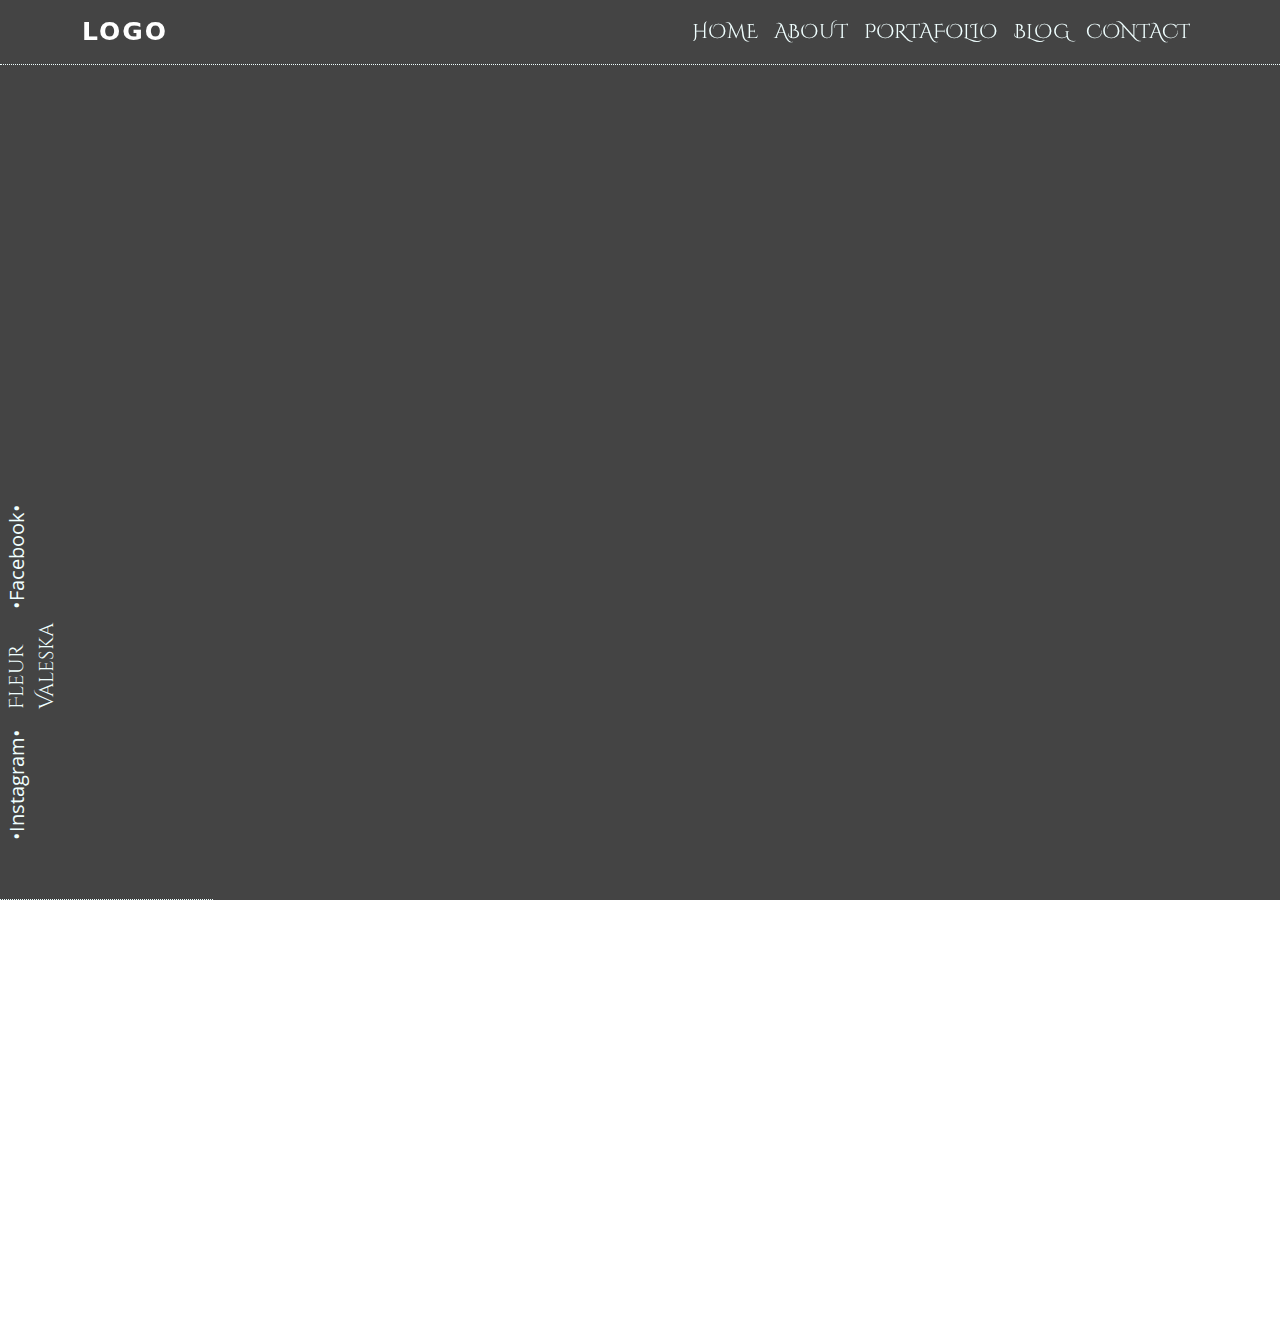
==== pages/blog.html @ f9dd3931 "boots2" ====
<!DOCTYPE html>
<html lang="es">
<head>
    <meta charset="UTF-8">
    <meta http-equiv="X-UA-Compatible" content="IE=edge">
    <meta name="viewport" content="width=device-width, initial-scale=1.0">
    <title>Fleur Valeska</title>
    <link rel="shortcut icon" href="../assets/icon/3405109_camera_image_media_outline_photo_icon.png" type="image/x-icon">
    <link rel="stylesheet" href="../bootstrap/css/bootstrap.min.css">
    <link rel="stylesheet" href="../css/style.css">
    <style>
        @import url('https://fonts.googleapis.com/css2?family=Cinzel+Decorative&family=Fleur+De+Leah&family=Open+Sans+Condensed:wght@300&display=swap');
        </style>
</head>
<body>
    <main class="homegrid">
        <header>
            <nav class="navbar navbar-expand-lg navbar-light fixed-top">
                <div class="container">
                    <a class="navbar-brand" href="#">Logo</a>
                    <button class="navbar-toggler" type="button" data-bs-toggle="collapse" data-bs-target="#navbarSupportedContent" aria-controls="navbarSupportedContent" aria-expanded="false" aria-label="Toggle navigation">
                        <span class="navbar-toggler-icon"></span>
                    </button>
                    <div class="collapse navbar-collapse" id="navbarSupportedContent">
                        <ul class="navbar-nav ms-auto">
                            <li class="nav-item">
                                <a class="nav-link" href="../index.html">Home</a>
                            </li>
                            <li class="nav-item">
                                <a class="nav-link" href="../pages/nosotros.html">About</a>
                            </li>
                            <li class="nav-item">
                                <a class="nav-link" href="../pages/portafolio.html">Portafolio</a>
                            </li>
                            <li class="nav-item">
                                <a class="nav-link" href="../pages/blog.html">Blog</a>
                            </li>
                            <li class="nav-item">
                                <a class="nav-link" href="../pages/contacto.html">Contact</a>
                            </li>
                        </ul>
                    </div>
                </div>
            </nav>
        </header>
        <section>
            <div class="blog">
                <div>
                    <div class="blog__img">
                        <img src="" alt="">
                    </div>
                    <div class="blog__p">
                        <p></p>
                    </div>
                </div>
                <div>
                    <div class="blog__img">
                        <img src="" alt="">
                    </div>
                    <div class="blog__p">
                        <p></p>
                    </div>
                </div>
                <div>
                    <div class="blog__img">
                        <img src="" alt="">
                    </div>
                    <div class="blog__p">
                        <p></p>
                    </div>
                </div>
                <div>
                    <div class="blog__img">
                        <img src="" alt="">
                    </div>
                    <div class="blog__p">
                        <p></p>
                    </div>
                </div>
                <div>
                    <div class="blog__img">
                        <img src="" alt="">
                    </div>
                    <div class="blog__p">
                        <p></p>
                    </div>
                </div>
            </div>
        </section>
        <footer class="pie-de-pag">
            <div class="pie__descrpcion">
                <div class="instagram">
                    <p>•Instagram•</p>
                </div>
                <div class="copyright">
                    <p>Fleur Valeska</p>
                </div>
                <div class="facebook">
                    <p>•Facebook•</p>
                </div>
            </div>
        </footer>
    </main>

    <script src="../bootstrap/js/bootstrap.min.js"></script>
</body>
</html>
---- css/style.css ----
.carousel-item {
    height: 100vh;
    min-height: 300px;
    background: no-repeat center center scroll;
    -webkit-background-size: cover;
    background-size: cover;
}
.img1 {
    height: 700px;
}
.img2 {
    height: 700px;
}
.carousel-caption {
    bottom: 290px;
}
.carousel-caption h1 {
    font-size: 70px;
    text-transform: uppercase;
    margin-top: 200px;
    font-family: 'Cinzel Decorative', cursive;
}
.encabezado {
    height: 10%;
    margin-bottom: 65px;
}
.medio {
    height: 90%;
    background-color: rgb(68, 68, 68);
}
.cambiar-color {
    background-color: rgb(68, 68, 68);
}
.navbar-nav a {
    font-family: 'Cinzel Decorative', cursive;
    font-size: 20px;
    text-transform: uppercase;
    font-weight: lighter;
    cursor: pointer;
}
.navbar-light .navbar-brand {
    color: #fff;
    font-size: 25px;
    text-transform: uppercase;
    font-weight: bold;
    letter-spacing: 2px;
}
.navbar-light .navbar-nav .nav-link {
    color: azure !important;
}
.navbar-nav {
    text-align: center;
}
.nav-link {
    padding: .2rem 1rem;
    letter-spacing: 0;
}
.nav-link:hover {
    letter-spacing: 2px;
    color: aqua;
}
.w-100 {
    height: 100vh;
}
@media only screen and (max-width: 600px) {
    .navbar-nav.ms-auto {
        background: rgba(0, 0, 0, 0.5);
    }
    .navbar-toggler {
        padding: 1px 5px;
        font-size: 18px;
        line-height: 0.3;
        background: #fff;
    }
}
.homegrid {
    display: grid;
    height: 100vh;
    width: 100vw;
    background-color: rgb(68, 68, 68);
    grid-template-rows: 1fr 1fr;
    grid-template-areas: 
    "header"
    "section"
    "footer";
}
header {
    grid-area: header;
}
section {
    grid-area: section;
}
footer {
    grid-area: footer;
}
@media screen and (min-width: 768px) {
    .homegrid {
        grid-template-areas: 
        "header header"
        "footer section"
        "footer section ";
        grid-template-rows: 1fr 5fr;
        grid-template-columns: 1fr 5fr;
    }
}
@media screen and (min-width: 1200px) {
    main {
        grid-template-areas: 
        "header header header"
        "footer section section"
        "footer section section";
        grid-template-columns: 1fr 5fr;
        grid-template-rows: 1fr 5fr;
    }
}
.fixed-top {
    border-bottom: 1px dotted azure;
}
.subnav {
    display: flex;
    flex-direction: row;
    justify-content: center;
}
.subnav li {
    font-family: 'Open Sans Condensed', sans-serif;
    font-size: 20px;
    color: azure;
    text-decoration: none;
    padding: 10px 20px;
    cursor: pointer;
    font-weight: 400;
    max-width: 160px;
    text-transform: uppercase;
    width: 100%;
}
.btn:hover, 
.btn:active {
    letter-spacing: 2px;
    color: darkturquoise;
}
.btn:after,
.btn:before{
    backface-visibility: hidden;
    border: 3px solid rgba(#fff, 0);
    bottom: 0px;
    display: block;
    margin: 0 auto;
    position: relative;
    transition: all 280ms ease-in-out;
    width: 0;
}  
.btn:hover:after, 
.btn:hover:before {
    backface-visibility: hidden;
    border-color: #fff;
    transition:all 350ms ease-in-out;
    width: 70%;
}
.about {
    display: flex;
    flex-direction: row;
    flex-wrap: wrap;
}
.about__img1 img {
    width: 300px;
    border-radius: 6px;
}
.about__p1 {
    width: 500px;
    height: 200px;
    background-color: beige;
    border-radius: 6px;
    float: right;
    margin-left: 50px;
    margin-top: 200px;
}
.about__img2 img {
    width: 300px;
    border-radius: 6px;
    float: right;
    margin-left: 50px;
}
.about__p2 {
    width: 400px;
    height: 200px;
    background-color: beige;
    border-radius: 6px;
}
.row {
    display: flex;
    flex-wrap: wrap;
    width: 100%;
    margin-top: 10px !important;
}
.row .column {
    flex: 33.3%;
    width: auto;
    overflow: hidden;
    padding: 0 4px;
    height: 100%;
}
.row .column img {
    margin-top: 2%;
    width: 100%;
    height: 100%;
    cursor: pointer;
    filter: grayscale(0.5) brightness(0.7);
    border-radius: 5px;
    transition: 0.3s linear;
}
.row .column img:hover {
    filter: grayscale(0) brightness(1);
}
@media only screen and (max-width: 800px) {
    .row .column {
        flex: 50%;
    }
}
@media only screen and (max-width: 600px) {
    .row .column {
        flex: 100%;
    }
    .row .column img {
        filter: grayscale(0) brightness(1)
    }
}
.izq-der {
    display: flex;
    flex-direction: row;
    flex-wrap: wrap;
}
.izquierda {
    width: 50%;
}
.izquierda img {
    width: 200px;
    border-radius: 6px;
    border-bottom: 3px solid rgba(0, 0, 0, 0.815);
    border-left: 2px solid rgba(0, 0, 0, 0.815);
}
.description {
    position: absolute;
    background-color: beige;
    width: 450px;
    height: 150px;
    border-radius: 6px;   
    top: 350px;
    left: 160px;
    border-bottom: 3px solid rgba(0, 0, 0, 0.815);
    border-left: 2px solid rgba(0, 0, 0, 0.815);
    font-family: 'Open Sans Condensed', sans-serif;
    font-size: 20px;
}
.mapa {
    background-color: beige;
    width: 450px;
    border-radius: 6px;
}
.mapa h2 {
    text-align: center;
    font-family: 'Open Sans Condensed', sans-serif;
}
.mapa iframe {
    left: 20px;
}
.form {
    background: linear-gradient(#7fffd4, #00ced1, #7b68ee);
    width: 400px;
    margin-top: 100px;
    text-align: center;
    border-radius: 6px;
}
.form h2 {
    font-family: 'Open Sans Condensed', sans-serif;
}
.form form {
    display: block;
}
.completar input {
    width: 70%;
    padding: 10px 0;
    color: rgb(58, 58, 58);
    border: none;
    border-bottom: 1px solid #fff;
    margin-bottom: 30px;
    background: transparent;
}
.form input:focus {
    border: 3px solid #555;
}
.form label {
    font-family: 'Open Sans Condensed', sans-serif;
    font-size: 20px;
    background-color: #7c68eeb0;
    border-radius: 2px;
    margin: 10px;
}
.formulario__enviar input {
    background-color: rgb(36, 35, 35);
    color: white;
    border: none;
    text-transform: uppercase;
    cursor: pointer;
}
.formulario__comment {
    border: 3px solid #332a80;
    border-radius: 4px;
    padding: 10px 20px;
    margin: 8px 0;
    box-sizing: border-box;
    background-color: #555;
    color: azure;
}
@media screen and (max-width: 900px) {
    .mobile {
        display: flex;
        flex-direction: column;
        flex-wrap: nowrap;
    }
    .description {
        position: absolute;
        width: 300px;
        height: 300px;
        left: 300px;
        top: 200px;
    }
}
.pie-de-pag {
    border-bottom: 1px dotted azure;
}
.pie__descrpcion {
    display: flex;
    flex-direction: row;
    justify-content: center;
    width: 100%;
}
@media screen and (min-width: 768px) {
    .pie__descrpcion{
        transform: rotate(-90deg);
        position: absolute;
        bottom: 180px;
        right: 600px;
    }
}
.instagram {
    font-family: 'Open Sans Condensed', sans-serif;
    font-size: 20px;
    color: azure;
    padding: 0 20px;
}
.copyright {
    font-size: 20px;
    color: azure;
    font-family: 'Cinzel Decorative', cursive;
    width: 100px;

}
.facebook {
    font-family: 'Open Sans Condensed', sans-serif;
    font-size: 20px;
    color: azure;
}
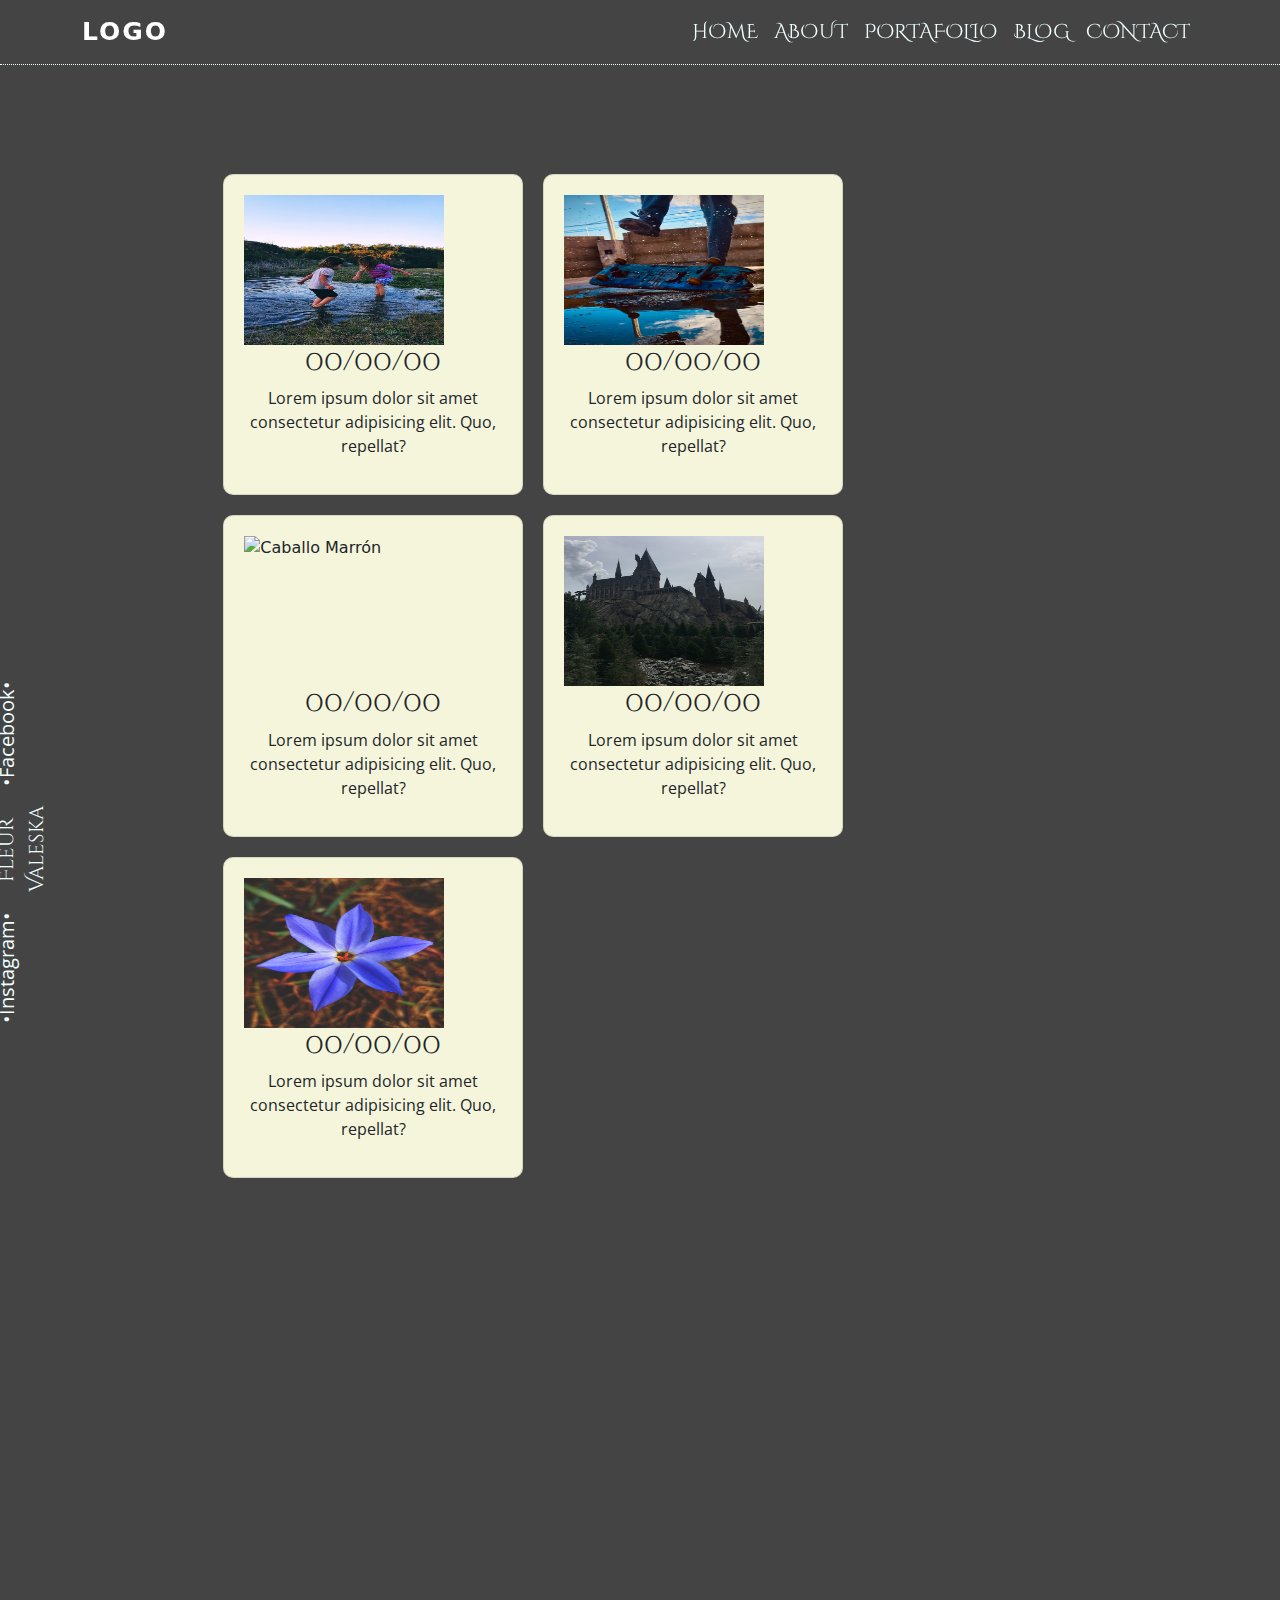
==== commit 949a55e6: "proyecto02" ====
--- a/pages/blog.html
+++ b/pages/blog.html
@@ -45,44 +45,39 @@
         </header>
         <section>
             <div class="blog">
-                <div>
-                    <div class="blog__img">
-                        <img src="" alt="">
-                    </div>
-                    <div class="blog__p">
-                        <p></p>
+                <div class="card">
+                        <img src="../assets/img/20210912_180241-01.jpeg" alt="Nenas Jugando">
+                    <div class="blog__textos">
+                        <h3>00/00/00</h3>
+                        <p>Lorem ipsum dolor sit amet consectetur adipisicing elit. Quo, repellat?</p>
                     </div>
                 </div>
-                <div>
-                    <div class="blog__img">
-                        <img src="" alt="">
-                    </div>
-                    <div class="blog__p">
-                        <p></p>
+                <div class="card">
+                        <img src="../assets/img/IMG_3502.JPG" alt="Skeater">
+                    <div class="blog__textos">
+                        <h3>00/00/00</h3>
+                        <p>Lorem ipsum dolor sit amet consectetur adipisicing elit. Quo, repellat?</p>
                     </div>
                 </div>
-                <div>
-                    <div class="blog__img">
-                        <img src="" alt="">
-                    </div>
-                    <div class="blog__p">
-                        <p></p>
+                <div class="card">
+                        <img src="../assets/img/20210813_141507-01.jpeg" alt="Caballo Marrón">
+                    <div class="blog__textos">
+                        <h3>00/00/00</h3>
+                        <p>Lorem ipsum dolor sit amet consectetur adipisicing elit. Quo, repellat?</p>
                     </div>
                 </div>
-                <div>
-                    <div class="blog__img">
-                        <img src="" alt="">
-                    </div>
-                    <div class="blog__p">
-                        <p></p>
+                <div class="card">
+                        <img src="../assets/img/IMG_0078.JPG" alt="Hogwarts">
+                    <div class="blog__textos">
+                        <h3>00/00/00</h3>
+                        <p>Lorem ipsum dolor sit amet consectetur adipisicing elit. Quo, repellat?</p>
                     </div>
                 </div>
-                <div>
-                    <div class="blog__img">
-                        <img src="" alt="">
-                    </div>
-                    <div class="blog__p">
-                        <p></p>
+                <div class="card">
+                        <img src="../assets/img/20210823_154920-01.jpeg" alt="Flor Violeta">
+                    <div class=" blog__textos">
+                        <h3>00/00/00</h3>
+                        <p>Lorem ipsum dolor sit amet consectetur adipisicing elit. Quo, repellat?</p>
                     </div>
                 </div>
             </div>
--- a/css/style.css
+++ b/css/style.css
@@ -75,10 +75,10 @@
 }
 .homegrid {
     display: grid;
-    height: 100vh;
+    height: 200vh;
     width: 100vw;
     background-color: rgb(68, 68, 68);
-    grid-template-rows: 1fr 1fr;
+    grid-template-rows: 1fr 25fr 1fr;
     grid-template-areas: 
     "header"
     "section"
@@ -99,8 +99,8 @@
         "header header"
         "footer section"
         "footer section ";
-        grid-template-rows: 1fr 5fr;
-        grid-template-columns: 1fr 5fr;
+        grid-template-rows: 1fr 10fr;
+        grid-template-columns: 1fr 5fr ;
     }
 }
 @media screen and (min-width: 1200px) {
@@ -109,8 +109,8 @@
         "header header header"
         "footer section section"
         "footer section section";
-        grid-template-columns: 1fr 5fr;
-        grid-template-rows: 1fr 5fr;
+        grid-template-columns: 1fr 1fr;
+        grid-template-rows: 1fr 1fr 1fr;
     }
 }
 .fixed-top {
@@ -162,29 +162,72 @@
     flex-wrap: wrap;
 }
 .about__img1 img {
-    width: 300px;
+    width: 370px;
     border-radius: 6px;
+    margin-top: 30px;
 }
 .about__p1 {
+    display: flex;
+    flex-direction: column;
+    background-color: beige;
+    float: right;
+    margin-top: 200px;
+    width: 584px;
+    height: 384px;
+    -moz-border-radius: 50%;
+    -webkit-border-radius: 50%;
+    border-radius: 50%;
+    box-shadow: 0px 4px 4px rgba(0, 0, 0, 0.25);
+}
+.about__p1 h3 {
+    text-align: center;
+    margin-top: 70px;
+    font-family: 'Cinzel Decorative', cursive;
+}
+.about__p1 p {
+    text-align: center;
     width: 500px;
-    height: 200px;
-    background-color: beige;
+    font-family: 'Open Sans Condensed', sans-serif;
+    margin-left: 40px;
+}
+.about__img2 img {
+    width: 500px;
     border-radius: 6px;
     float: right;
     margin-left: 50px;
-    margin-top: 200px;
-}
-.about__img2 img {
-    width: 300px;
-    border-radius: 6px;
-    float: right;
-    margin-left: 50px;
 }
 .about__p2 {
-    width: 400px;
-    height: 200px;
     background-color: beige;
-    border-radius: 6px;
+    width: 584px;
+    height: 384px;
+    -moz-border-radius: 50%;
+    -webkit-border-radius: 50%;
+    border-radius: 50%;
+    box-shadow: 0px 4px 4px rgba(0, 0, 0, 0.25);
+}
+.about__p2 h3 {
+    text-align: center;
+    margin-top: 70px;
+    font-family: 'Cinzel Decorative', cursive;
+}
+.about__p2 p {
+    text-align: center;
+    width: 500px;
+    font-family: 'Open Sans Condensed', sans-serif;
+    margin-left: 40px;
+}
+@media screen and (max-width: 768px) {
+    .about {
+        display: flex;
+        flex-direction: column;
+        align-items: center;
+    }
+    .about div {
+        margin: 0;
+    }
+    .about__img1 img {
+        float: left;
+    }
 }
 .row {
     display: flex;
@@ -222,6 +265,42 @@
     }
     .row .column img {
         filter: grayscale(0) brightness(1)
+    }
+}
+.blog {
+    width: 70%;
+    display: flex;
+    flex-direction: row;
+    flex-wrap: wrap;
+}
+.card {
+    width: 300px;
+    border-radius: 10px;
+    padding: 20px;
+    position: relative;
+    overflow: hidden;
+    background-size: cover;
+    background-position: center center;
+    background-color: beige;
+    margin: 10px;
+}
+.card img {
+    width: 200px;
+    height: 150px;
+}
+.card .blog__textos h3 {
+    font-family: 'Cinzel Decorative', cursive;
+    text-align: center;
+}
+.card .blog__textos p {
+    font-family: 'Open Sans Condensed', sans-serif;
+    text-align: center;
+}
+@media screen and (max-width: 768px) {
+    .blog {
+        display: flex;
+        flex-direction: column;
+        align-items: center;
     }
 }
 .izq-der {
@@ -338,8 +417,10 @@
     .pie__descrpcion{
         transform: rotate(-90deg);
         position: absolute;
-        bottom: 180px;
-        right: 600px;
+        bottom: 10px;
+        right: 1080px;
+        margin-right: 20px;
+        width: 300px;
     }
 }
 .instagram {
@@ -353,10 +434,12 @@
     color: azure;
     font-family: 'Cinzel Decorative', cursive;
     width: 100px;
+    text-align: center;
 
 }
 .facebook {
     font-family: 'Open Sans Condensed', sans-serif;
     font-size: 20px;
     color: azure;
+    padding: 0 20px;
 }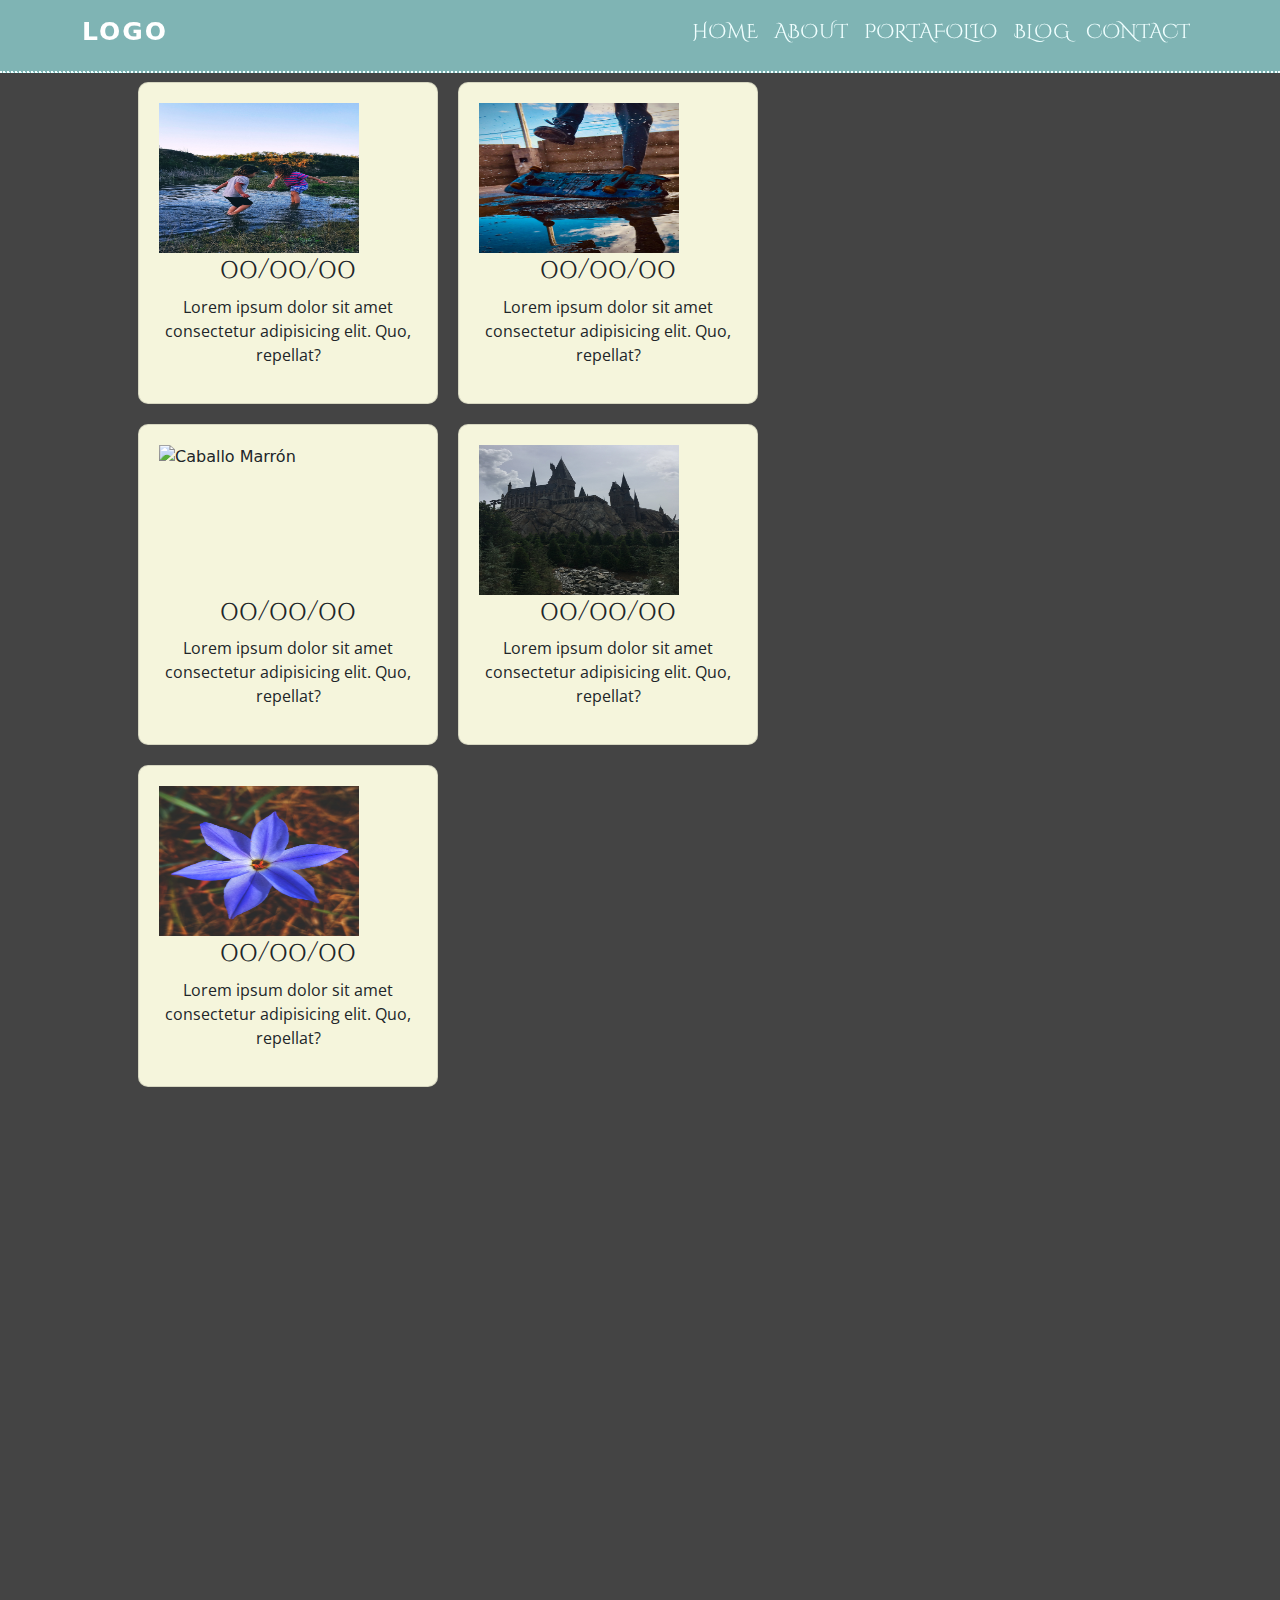
==== commit ce5d5de6: "contacto-terminado" ====
--- a/pages/blog.html
+++ b/pages/blog.html
@@ -4,7 +4,7 @@
     <meta charset="UTF-8">
     <meta http-equiv="X-UA-Compatible" content="IE=edge">
     <meta name="viewport" content="width=device-width, initial-scale=1.0">
-    <title>Fleur Valeska</title>
+    <title>Fleur Valeska-Blog</title>
     <link rel="shortcut icon" href="../assets/icon/3405109_camera_image_media_outline_photo_icon.png" type="image/x-icon">
     <link rel="stylesheet" href="../bootstrap/css/bootstrap.min.css">
     <link rel="stylesheet" href="../css/style.css">
@@ -15,7 +15,7 @@
 <body>
     <main class="homegrid">
         <header>
-            <nav class="navbar navbar-expand-lg navbar-light fixed-top">
+            <nav class="navbar navbar-expand-lg navbar-light fixed-top cambiar-color">
                 <div class="container">
                     <a class="navbar-brand" href="#">Logo</a>
                     <button class="navbar-toggler" type="button" data-bs-toggle="collapse" data-bs-target="#navbarSupportedContent" aria-controls="navbarSupportedContent" aria-expanded="false" aria-label="Toggle navigation">
--- a/css/style.css
+++ b/css/style.css
@@ -1,445 +1,597 @@
+/*Fondo del Index*/
 .carousel-item {
-    height: 100vh;
-    min-height: 300px;
-    background: no-repeat center center scroll;
-    -webkit-background-size: cover;
-    background-size: cover;
-}
+  height: 100vh;
+  min-height: 300px;
+  background: no-repeat center center scroll;
+  -webkit-background-size: cover;
+  background-size: cover;
+}
+
 .img1 {
-    height: 700px;
-}
+  height: 700px;
+}
+
 .img2 {
-    height: 700px;
-}
+  height: 700px;
+}
+
 .carousel-caption {
-    bottom: 290px;
-}
+  bottom: 290px;
+}
+
 .carousel-caption h1 {
-    font-size: 70px;
-    text-transform: uppercase;
-    margin-top: 200px;
-    font-family: 'Cinzel Decorative', cursive;
-}
+  font-size: 70px;
+  text-transform: uppercase;
+  margin-top: 200px;
+  font-family: "Cinzel Decorative", cursive;
+}
+
+/*Titulo del Index*/
 .encabezado {
-    height: 10%;
-    margin-bottom: 65px;
-}
+  height: 10%;
+  margin-bottom: 65px;
+}
+
 .medio {
-    height: 90%;
-    background-color: rgb(68, 68, 68);
-}
+  height: 90%;
+  background-color: #444444;
+}
+
+/*Navbar*/
+.navbar-nav a {
+  font-family: "Cinzel Decorative", cursive;
+  font-size: 20px;
+  text-transform: uppercase;
+  font-weight: lighter;
+  cursor: pointer;
+}
+
+.navbar-light .navbar-brand {
+  color: #fff;
+  font-size: 25px;
+  text-transform: uppercase;
+  font-weight: bold;
+  letter-spacing: 2px;
+}
+
+.navbar-light .navbar-nav .nav-link {
+  color: azure !important;
+}
+
+/*Sub NavBar del Portafolio*/
+.navbar-nav {
+  text-align: center;
+}
+
+.nav-link {
+  padding: 0.2rem 1rem;
+  letter-spacing: 0;
+}
+
+.nav-link:hover {
+  letter-spacing: 2px;
+  color: aqua;
+}
+
 .cambiar-color {
-    background-color: rgb(68, 68, 68);
-}
-.navbar-nav a {
-    font-family: 'Cinzel Decorative', cursive;
-    font-size: 20px;
-    text-transform: uppercase;
-    font-weight: lighter;
-    cursor: pointer;
-}
-.navbar-light .navbar-brand {
-    color: #fff;
-    font-size: 25px;
-    text-transform: uppercase;
-    font-weight: bold;
-    letter-spacing: 2px;
-}
-.navbar-light .navbar-nav .nav-link {
-    color: azure !important;
-}
-.navbar-nav {
-    text-align: center;
-}
-.nav-link {
-    padding: .2rem 1rem;
-    letter-spacing: 0;
-}
-.nav-link:hover {
-    letter-spacing: 2px;
-    color: aqua;
-}
+  background-color: rgba(161, 244, 244, 0.64);
+}
+
 .w-100 {
-    height: 100vh;
-}
+  height: 100vh;
+}
+
 @media only screen and (max-width: 600px) {
-    .navbar-nav.ms-auto {
-        background: rgba(0, 0, 0, 0.5);
-    }
-    .navbar-toggler {
-        padding: 1px 5px;
-        font-size: 18px;
-        line-height: 0.3;
-        background: #fff;
-    }
+  .navbar-nav.ms-auto {
+    background: rgba(0, 0, 0, 0.5);
+  }
+
+  .navbar-toggler {
+    padding: 1px 5px;
+    font-size: 18px;
+    line-height: 0.3;
+    background: #fff;
+  }
 }
 .homegrid {
-    display: grid;
-    height: 200vh;
-    width: 100vw;
-    background-color: rgb(68, 68, 68);
-    grid-template-rows: 1fr 25fr 1fr;
-    grid-template-areas: 
-    "header"
-    "section"
-    "footer";
-}
+  display: grid;
+  height: 200vh;
+  width: 100vw;
+  background-color: #444444;
+  grid-template-rows: 5% 75% 5%;
+  grid-template-areas: "header" "section" "footer";
+}
+
 header {
-    grid-area: header;
-}
+  grid-area: header;
+  background-color: transparent;
+}
+
 section {
-    grid-area: section;
-}
+  grid-area: section;
+}
+
 footer {
-    grid-area: footer;
-}
+  grid-area: footer;
+}
+
 @media screen and (min-width: 768px) {
-    .homegrid {
-        grid-template-areas: 
-        "header header"
-        "footer section"
-        "footer section ";
-        grid-template-rows: 1fr 10fr;
-        grid-template-columns: 1fr 5fr ;
-    }
+  .homegrid {
+    grid-template-areas: "header header" "footer section" "footer section ";
+    grid-template-rows: 4% 10fr;
+    grid-template-columns: 10% 5fr;
+  }
 }
 @media screen and (min-width: 1200px) {
-    main {
-        grid-template-areas: 
-        "header header header"
-        "footer section section"
-        "footer section section";
-        grid-template-columns: 1fr 1fr;
-        grid-template-rows: 1fr 1fr 1fr;
-    }
+  main {
+    grid-template-areas: "header header header" "footer section section" "footer section section";
+    grid-template-columns: 1fr 10fr;
+    grid-template-rows: 1fr 1fr 1fr;
+  }
 }
 .fixed-top {
-    border-bottom: 1px dotted azure;
-}
+  border-bottom: 2px dotted azure;
+  padding-bottom: 15px;
+}
+
+/*Section*/
+/*Sub NavBar*/
 .subnav {
-    display: flex;
-    flex-direction: row;
-    justify-content: center;
+  display: flex;
+  flex-direction: row;
+  justify-content: center;
 }
 .subnav li {
-    font-family: 'Open Sans Condensed', sans-serif;
-    font-size: 20px;
-    color: azure;
-    text-decoration: none;
-    padding: 10px 20px;
-    cursor: pointer;
-    font-weight: 400;
-    max-width: 160px;
-    text-transform: uppercase;
-    width: 100%;
-}
-.btn:hover, 
-.btn:active {
-    letter-spacing: 2px;
-    color: darkturquoise;
-}
-.btn:after,
-.btn:before{
-    backface-visibility: hidden;
-    border: 3px solid rgba(#fff, 0);
-    bottom: 0px;
-    display: block;
-    margin: 0 auto;
-    position: relative;
-    transition: all 280ms ease-in-out;
-    width: 0;
-}  
-.btn:hover:after, 
-.btn:hover:before {
-    backface-visibility: hidden;
-    border-color: #fff;
-    transition:all 350ms ease-in-out;
-    width: 70%;
-}
+  font-family: "Open Sans Condensed", sans-serif;
+  font-size: 20px;
+  color: azure;
+  text-decoration: none;
+  padding: 10px 20px;
+  cursor: pointer;
+  font-weight: 400;
+  max-width: 160px;
+  text-transform: uppercase;
+  width: 100%;
+}
+.subnav .btn:hover,
+.subnav .btn:active {
+  letter-spacing: 2px;
+  color: darkturquoise;
+}
+.subnav .btn:after,
+.subnav .btn:before {
+  backface-visibility: hidden;
+  border: 3px solid rgba(255, 255, 255, 0);
+  bottom: 0px;
+  display: block;
+  margin: 0 auto;
+  position: relative;
+  transition: all 280ms ease-in-out;
+  width: 0;
+}
+.subnav .btn:hover:after,
+.subnav .btn:hover:before {
+  backface-visibility: hidden;
+  border-color: #fff;
+  transition: all 350ms ease-in-out;
+  width: 70%;
+}
+
+/* About section*/
 .about {
-    display: flex;
-    flex-direction: row;
-    flex-wrap: wrap;
-}
-.about__img1 img {
-    width: 370px;
-    border-radius: 6px;
-    margin-top: 30px;
-}
-.about__p1 {
+  display: flex;
+  flex-direction: row;
+  flex-wrap: wrap;
+}
+.about .about__img1 img {
+  width: 370px;
+  border-radius: 6px;
+  margin-top: 30px;
+  box-shadow: 0px 4px 4px rgba(0, 0, 0, 0.25);
+}
+.about .about__p1 {
+  display: flex;
+  flex-direction: column;
+  background-color: beige;
+  float: right;
+  margin-top: 200px;
+  width: 584px;
+  height: 384px;
+  -moz-border-radius: 50%;
+  -webkit-border-radius: 50%;
+  border-radius: 50%;
+  box-shadow: 0px 4px 4px rgba(0, 0, 0, 0.25);
+}
+.about .about__p1 h3 {
+  text-align: center;
+  margin-top: 70px;
+  font-family: "Cinzel Decorative", cursive;
+}
+.about .about__p1 p {
+  text-align: center;
+  width: 500px;
+  font-family: "Open Sans Condensed", sans-serif;
+  margin-left: 40px;
+}
+.about .about__img2 img {
+  width: 500px;
+  border-radius: 6px;
+  float: right;
+  margin-left: 50px;
+  box-shadow: 0px 4px 4px rgba(0, 0, 0, 0.25);
+}
+.about .about__p2 {
+  background-color: beige;
+  width: 584px;
+  height: 384px;
+  -moz-border-radius: 50%;
+  -webkit-border-radius: 50%;
+  border-radius: 50%;
+  box-shadow: 0px 4px 4px rgba(0, 0, 0, 0.25);
+}
+.about .about__p2 h3 {
+  text-align: center;
+  margin-top: 70px;
+  font-family: "Cinzel Decorative", cursive;
+}
+.about .about__p2 p {
+  text-align: center;
+  width: 500px;
+  font-family: "Open Sans Condensed", sans-serif;
+  margin-left: 40px;
+}
+
+@media screen and (max-width: 800px) {
+  .about {
     display: flex;
     flex-direction: column;
-    background-color: beige;
-    float: right;
-    margin-top: 200px;
-    width: 584px;
-    height: 384px;
-    -moz-border-radius: 50%;
-    -webkit-border-radius: 50%;
-    border-radius: 50%;
-    box-shadow: 0px 4px 4px rgba(0, 0, 0, 0.25);
-}
-.about__p1 h3 {
-    text-align: center;
+  }
+  .about .about__img1 img {
+    margin-left: 40px;
+  }
+  .about .about__p1 {
+    width: 100%;
+    border-radius: 20%;
+    margin-top: -60px;
+  }
+  .about .about__p1 h3 {
+    font-size: 30px;
+  }
+  .about .about__p1 p {
+    width: 444px;
+    margin-left: 30px;
+    font-size: 20px;
+  }
+  .about .about__p2 {
+    width: 100%;
+    border-radius: 20%;
+    margin-top: 15px;
+  }
+  .about .about__p2 h3 {
+    font-size: 30px;
+  }
+  .about .about__p2 p {
+    width: 444px;
+    margin-left: 30px;
+    font-size: 20px;
+  }
+  .about .about__img2 img {
+    float: left;
+    margin-left: 0;
+    margin-top: -20px;
+    border-radius: 0;
+  }
+}
+/*Portafolio Galeria*/
+.row {
+  display: flex;
+  flex-wrap: wrap;
+  width: 100%;
+  margin-top: 10px !important;
+}
+.row .column {
+  flex: 33.3%;
+  width: auto;
+  overflow: hidden;
+  padding: 0 4px;
+  height: 100%;
+}
+.row .column img {
+  margin-top: 2%;
+  width: 100%;
+  height: 100%;
+  cursor: pointer;
+  filter: grayscale(0.5) brightness(0.7);
+  border-radius: 5px;
+  transition: 0.3s linear;
+}
+.row .column img:hover {
+  filter: grayscale(0) brightness(1);
+}
+
+@media only screen and (max-width: 800px) {
+  .row .column {
+    flex: 50%;
+  }
+}
+@media only screen and (max-width: 600px) {
+  .row .column {
+    flex: 100%;
+  }
+  .row .column img {
+    filter: grayscale(0) brightness(1);
+  }
+}
+/*Blog*/
+.blog {
+  width: 70%;
+  display: flex;
+  flex-direction: row;
+  flex-wrap: wrap;
+}
+
+.card {
+  width: 300px;
+  border-radius: 10px;
+  padding: 20px;
+  position: relative;
+  overflow: hidden;
+  background-size: cover;
+  background-position: center center;
+  background-color: beige;
+  margin: 10px;
+}
+.card img {
+  width: 200px;
+  height: 150px;
+}
+.card .blog__textos h3 {
+  font-family: "Cinzel Decorative", cursive;
+  text-align: center;
+}
+.card .blog__textos p {
+  font-family: "Open Sans Condensed", sans-serif;
+  text-align: center;
+}
+
+@media screen and (max-width: 768px) {
+  .blog {
+    display: flex;
+    flex-direction: column;
+    align-items: center;
+  }
+}
+/*Contacto*/
+.izq-der {
+  display: flex;
+  flex-direction: row;
+  flex-wrap: wrap;
+}
+.izq-der .izquierda {
+  width: 50%;
+}
+.izq-der .izquierda img {
+  width: 300px;
+  border-radius: 6px;
+  box-shadow: 0px 4px 4px rgba(0, 0, 0, 0.25);
+}
+.izq-der .izquierda .description {
+  position: absolute;
+  background-color: beige;
+  top: 350px;
+  left: 400px;
+  width: 374px;
+  height: 200px;
+  -moz-border-radius: 50%;
+  -webkit-border-radius: 50%;
+  border-radius: 50%;
+  box-shadow: 0px 4px 4px rgba(0, 0, 0, 0.25);
+}
+.izq-der .izquierda .description p {
+  width: 300px;
+  height: 100px;
+  font-family: "Open Sans Condensed", sans-serif;
+  font-size: 20px;
+  text-align: center;
+  margin-top: 60px;
+  margin-left: 50px;
+}
+.izq-der .mapa {
+  background-color: beige;
+  width: 450px;
+}
+.izq-der .mapa h2 {
+  text-align: center;
+  font-family: "Open Sans Condensed", sans-serif;
+}
+.izq-der .mapa iframe {
+  left: 20px;
+}
+
+/*Formulario*/
+.form {
+  background: linear-gradient(#7fffd4, #00ced1, #7b68ee);
+  width: 400px;
+  margin-top: 100px;
+  text-align: center;
+}
+.form h2 {
+  font-family: "Open Sans Condensed", sans-serif;
+}
+.form form {
+  display: block;
+}
+.form .completar input {
+  width: 90%;
+  padding: 10px 0;
+  color: #3a3a3a;
+  border: none;
+  border-bottom: 1px solid #fff;
+  margin-bottom: 30px;
+  background: transparent;
+}
+.form input:focus {
+  border: 3px solid #555;
+}
+.form label {
+  font-family: "Open Sans Condensed", sans-serif;
+  font-size: 20px;
+  background-color: #7c68eeb0;
+  border-radius: 2px;
+  margin: 10px;
+}
+.form .formulario__enviar input {
+  background-color: #242323;
+  color: white;
+  border: none;
+  text-transform: uppercase;
+  cursor: pointer;
+}
+.form .formulario__comment {
+  border: 3px solid #332a80;
+  border-radius: 4px;
+  padding: 10px 20px;
+  margin: 8px 0;
+  box-sizing: border-box;
+  background-color: #555;
+  color: azure;
+}
+
+@media only screen and (max-width: 900px) {
+  .izq-der {
+    display: flex;
+    flex-direction: column;
+    -webkit-box-pack: start;
+    justify-content: flex-start;
+    -webkit-box-orient: vertical;
+    -webkit-box-direction: normal;
+  }
+  .izq-der .izquierda img {
+    margin-left: 20px;
+    margin-top: 10px;
+  }
+  .izq-der .izquierda .description {
+    position: absolute;
+    left: 100;
+    top: 450px;
+    width: 374px;
+    height: 300px;
+  }
+  .izq-der .izquierda .description p {
+    font-size: 35px;
+  }
+  .izq-der .derecha .mapa {
     margin-top: 70px;
-    font-family: 'Cinzel Decorative', cursive;
-}
-.about__p1 p {
-    text-align: center;
+    margin-left: 0;
+    width: 100%;
+  }
+
+  .form {
+    width: 100%;
+  }
+}
+@media only screen and (max-width: 768px) {
+  .izq-der {
+    display: flex;
+    flex-direction: column;
+    -webkit-box-pack: start;
+    justify-content: flex-start;
+    -webkit-box-orient: vertical;
+    -webkit-box-direction: normal;
+  }
+  .izq-der .izquierda img {
+    margin-left: 20px;
+    margin-top: 20px;
+  }
+  .izq-der .izquierda .description {
+    position: absolute;
+    left: 0;
+    top: 450px;
+    width: 374px;
+    height: 200px;
+  }
+  .izq-der .izquierda .description p {
+    font-size: 25px;
+  }
+  .izq-der .derecha .mapa {
+    margin-top: 70px;
+    margin-left: 0;
+    width: 100%;
+  }
+  .izq-der .derecha .mapa iframe {
+    width: 100%;
+  }
+
+  .form {
+    width: 100%;
+    margin-top: auto;
+  }
+}
+/*Footer*/
+.pie-de-pag {
+  border-top: 1px dotted azure;
+  background-color: #444444;
+}
+
+.pie__descrpcion {
+  display: flex;
+  flex-direction: row;
+  justify-content: center;
+  width: 100%;
+}
+
+@media screen and (min-width: 1200px) {
+  .pie__descrpcion {
+    transform: rotate(-90deg);
+    position: absolute;
+    bottom: 10px;
+    right: 1120px;
+    margin-right: 20px;
     width: 500px;
-    font-family: 'Open Sans Condensed', sans-serif;
-    margin-left: 40px;
-}
-.about__img2 img {
+  }
+}
+@media screen and (max-width: 1200px) {
+  .pie__descrpcion {
+    transform: rotate(-90deg);
+    position: absolute;
+    bottom: 10px;
+    margin-right: 20px;
     width: 500px;
-    border-radius: 6px;
-    float: right;
-    margin-left: 50px;
-}
-.about__p2 {
-    background-color: beige;
-    width: 584px;
-    height: 384px;
-    -moz-border-radius: 50%;
-    -webkit-border-radius: 50%;
-    border-radius: 50%;
-    box-shadow: 0px 4px 4px rgba(0, 0, 0, 0.25);
-}
-.about__p2 h3 {
-    text-align: center;
-    margin-top: 70px;
-    font-family: 'Cinzel Decorative', cursive;
-}
-.about__p2 p {
-    text-align: center;
-    width: 500px;
-    font-family: 'Open Sans Condensed', sans-serif;
-    margin-left: 40px;
+    left: -200px;
+  }
+
+  .pie-de-pag {
+    border-right: 2px dotted azure;
+    border-top: none;
+  }
 }
 @media screen and (max-width: 768px) {
-    .about {
-        display: flex;
-        flex-direction: column;
-        align-items: center;
-    }
-    .about div {
-        margin: 0;
-    }
-    .about__img1 img {
-        float: left;
-    }
-}
-.row {
-    display: flex;
-    flex-wrap: wrap;
-    width: 100%;
-    margin-top: 10px !important;
-}
-.row .column {
-    flex: 33.3%;
-    width: auto;
-    overflow: hidden;
-    padding: 0 4px;
-    height: 100%;
-}
-.row .column img {
-    margin-top: 2%;
-    width: 100%;
-    height: 100%;
-    cursor: pointer;
-    filter: grayscale(0.5) brightness(0.7);
-    border-radius: 5px;
-    transition: 0.3s linear;
-}
-.row .column img:hover {
-    filter: grayscale(0) brightness(1);
-}
-@media only screen and (max-width: 800px) {
-    .row .column {
-        flex: 50%;
-    }
-}
-@media only screen and (max-width: 600px) {
-    .row .column {
-        flex: 100%;
-    }
-    .row .column img {
-        filter: grayscale(0) brightness(1)
-    }
-}
-.blog {
-    width: 70%;
-    display: flex;
-    flex-direction: row;
-    flex-wrap: wrap;
-}
-.card {
-    width: 300px;
-    border-radius: 10px;
-    padding: 20px;
-    position: relative;
-    overflow: hidden;
-    background-size: cover;
-    background-position: center center;
-    background-color: beige;
-    margin: 10px;
-}
-.card img {
-    width: 200px;
-    height: 150px;
-}
-.card .blog__textos h3 {
-    font-family: 'Cinzel Decorative', cursive;
-    text-align: center;
-}
-.card .blog__textos p {
-    font-family: 'Open Sans Condensed', sans-serif;
-    text-align: center;
-}
-@media screen and (max-width: 768px) {
-    .blog {
-        display: flex;
-        flex-direction: column;
-        align-items: center;
-    }
-}
-.izq-der {
-    display: flex;
-    flex-direction: row;
-    flex-wrap: wrap;
-}
-.izquierda {
-    width: 50%;
-}
-.izquierda img {
-    width: 200px;
-    border-radius: 6px;
-    border-bottom: 3px solid rgba(0, 0, 0, 0.815);
-    border-left: 2px solid rgba(0, 0, 0, 0.815);
-}
-.description {
-    position: absolute;
-    background-color: beige;
-    width: 450px;
-    height: 150px;
-    border-radius: 6px;   
-    top: 350px;
-    left: 160px;
-    border-bottom: 3px solid rgba(0, 0, 0, 0.815);
-    border-left: 2px solid rgba(0, 0, 0, 0.815);
-    font-family: 'Open Sans Condensed', sans-serif;
-    font-size: 20px;
-}
-.mapa {
-    background-color: beige;
-    width: 450px;
-    border-radius: 6px;
-}
-.mapa h2 {
-    text-align: center;
-    font-family: 'Open Sans Condensed', sans-serif;
-}
-.mapa iframe {
-    left: 20px;
-}
-.form {
-    background: linear-gradient(#7fffd4, #00ced1, #7b68ee);
-    width: 400px;
-    margin-top: 100px;
-    text-align: center;
-    border-radius: 6px;
-}
-.form h2 {
-    font-family: 'Open Sans Condensed', sans-serif;
-}
-.form form {
-    display: block;
-}
-.completar input {
-    width: 70%;
-    padding: 10px 0;
-    color: rgb(58, 58, 58);
-    border: none;
-    border-bottom: 1px solid #fff;
-    margin-bottom: 30px;
-    background: transparent;
-}
-.form input:focus {
-    border: 3px solid #555;
-}
-.form label {
-    font-family: 'Open Sans Condensed', sans-serif;
-    font-size: 20px;
-    background-color: #7c68eeb0;
-    border-radius: 2px;
-    margin: 10px;
-}
-.formulario__enviar input {
-    background-color: rgb(36, 35, 35);
-    color: white;
-    border: none;
-    text-transform: uppercase;
-    cursor: pointer;
-}
-.formulario__comment {
-    border: 3px solid #332a80;
-    border-radius: 4px;
-    padding: 10px 20px;
-    margin: 8px 0;
-    box-sizing: border-box;
-    background-color: #555;
-    color: azure;
-}
-@media screen and (max-width: 900px) {
-    .mobile {
-        display: flex;
-        flex-direction: column;
-        flex-wrap: nowrap;
-    }
-    .description {
-        position: absolute;
-        width: 300px;
-        height: 300px;
-        left: 300px;
-        top: 200px;
-    }
-}
-.pie-de-pag {
-    border-bottom: 1px dotted azure;
-}
-.pie__descrpcion {
-    display: flex;
-    flex-direction: row;
-    justify-content: center;
-    width: 100%;
-}
-@media screen and (min-width: 768px) {
-    .pie__descrpcion{
-        transform: rotate(-90deg);
-        position: absolute;
-        bottom: 10px;
-        right: 1080px;
-        margin-right: 20px;
-        width: 300px;
-    }
+  .pie__descrpcion {
+    transform: rotate(0deg);
+    bottom: -750px;
+    left: 100px;
+  }
 }
 .instagram {
-    font-family: 'Open Sans Condensed', sans-serif;
-    font-size: 20px;
-    color: azure;
-    padding: 0 20px;
-}
+  font-family: "Open Sans Condensed", sans-serif;
+  font-size: 20px;
+  color: azure;
+  padding: 0 20px;
+}
+
 .copyright {
-    font-size: 20px;
-    color: azure;
-    font-family: 'Cinzel Decorative', cursive;
-    width: 100px;
-    text-align: center;
-
-}
+  font-size: 20px;
+  color: azure;
+  font-family: "Cinzel Decorative", cursive;
+  width: 100px;
+  text-align: center;
+}
+
 .facebook {
-    font-family: 'Open Sans Condensed', sans-serif;
-    font-size: 20px;
-    color: azure;
-    padding: 0 20px;
-}+  font-family: "Open Sans Condensed", sans-serif;
+  font-size: 20px;
+  color: azure;
+  padding: 0 20px;
+}
+
+/*# sourceMappingURL=style.css.map */
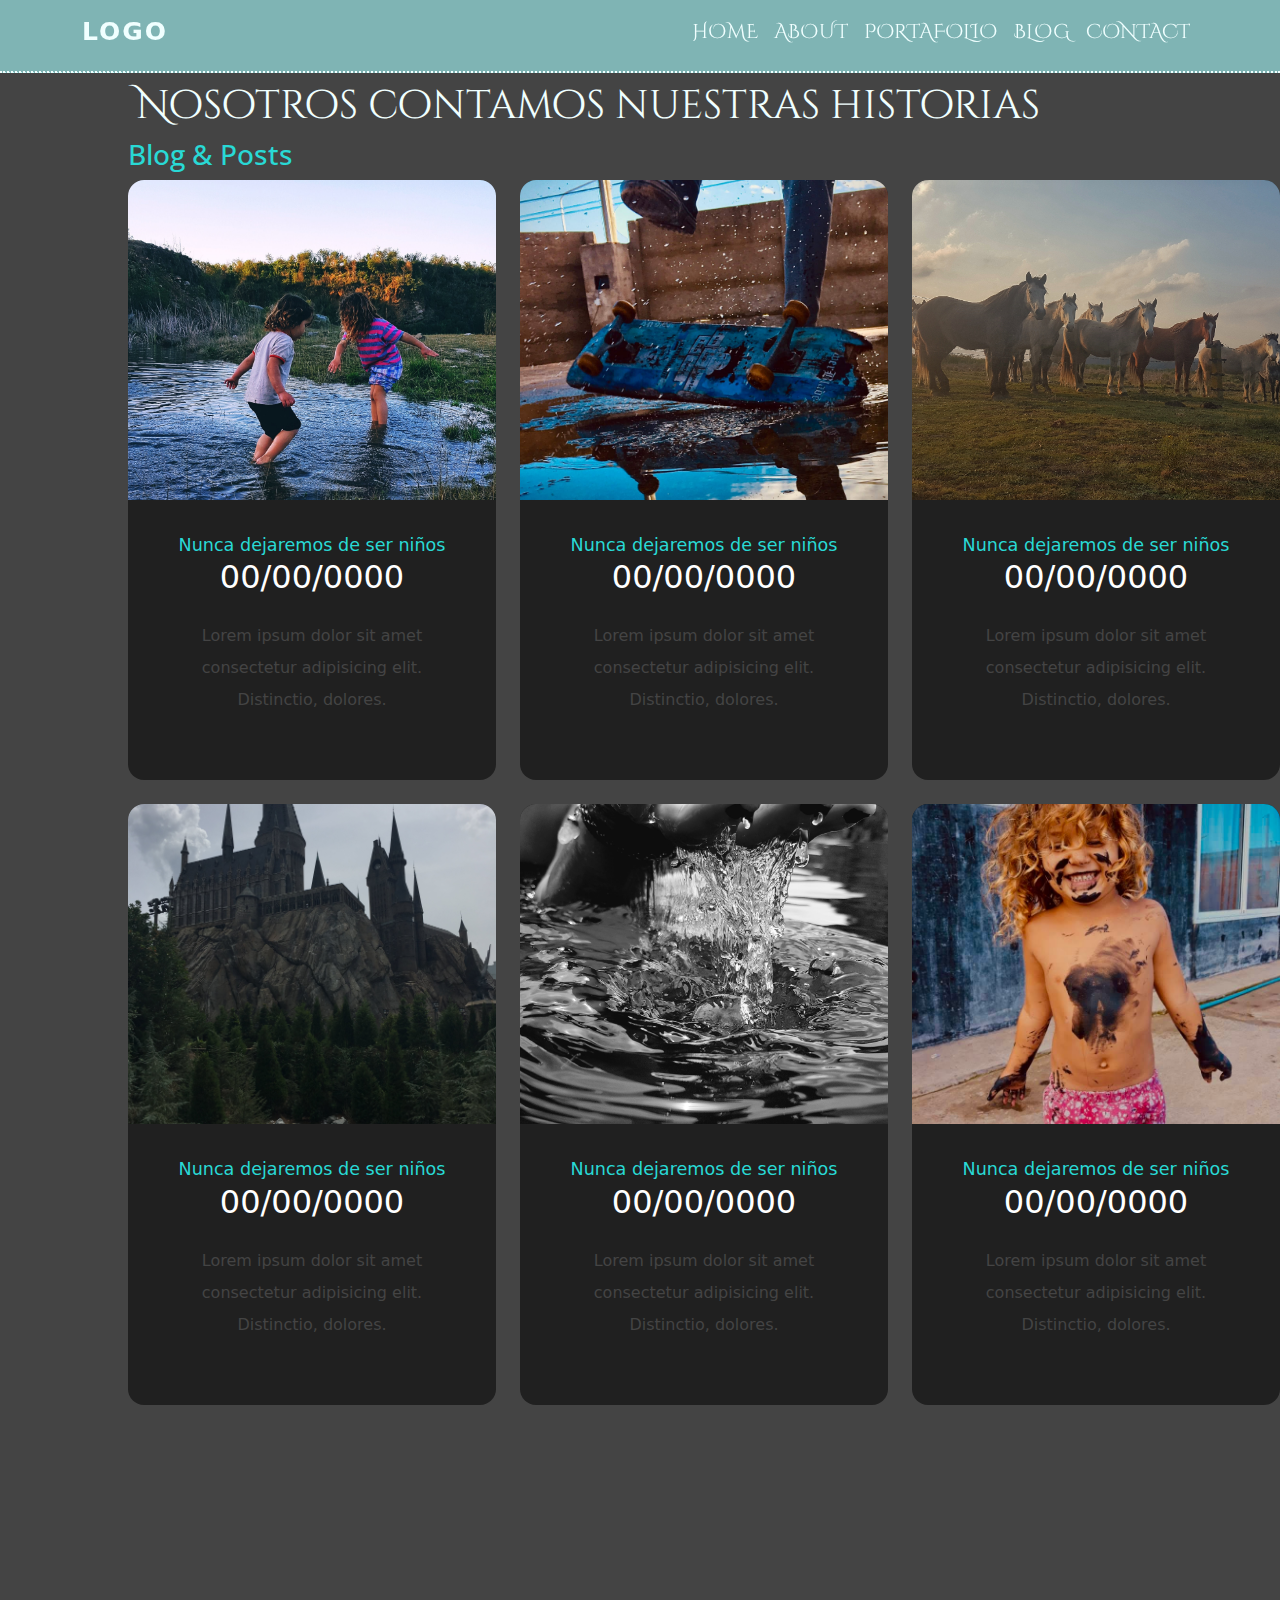
==== commit b098d3d1: "sass.blog" ====
--- a/pages/blog.html
+++ b/pages/blog.html
@@ -43,43 +43,73 @@
                 </div>
             </nav>
         </header>
-        <section>
-            <div class="blog">
-                <div class="card">
-                        <img src="../assets/img/20210912_180241-01.jpeg" alt="Nenas Jugando">
-                    <div class="blog__textos">
-                        <h3>00/00/00</h3>
-                        <p>Lorem ipsum dolor sit amet consectetur adipisicing elit. Quo, repellat?</p>
+        <section class="blogs" id="blogs">
+            <div class="heading">
+                <h1 class="titulo">Nosotros contamos nuestras historias</h1>
+                <h3 class="subtitulo">Blog & Posts</h3>
+            </div>
+            <div class="box-container">
+                <div class="box">
+                    <div class="image">
+                        <img src="../assets/img/20210912_180241-01.jpeg" alt="Nenas Jugando en el Agua" width="250px">
+                    </div>
+                    <div class="content">
+                        <a href="#" class="link">Nunca dejaremos de ser niños</a>
+                        <h3>00/00/0000</h3>
+                        <p>Lorem ipsum dolor sit amet consectetur adipisicing elit. Distinctio, dolores.</p>
                     </div>
                 </div>
-                <div class="card">
-                        <img src="../assets/img/IMG_3502.JPG" alt="Skeater">
-                    <div class="blog__textos">
-                        <h3>00/00/00</h3>
-                        <p>Lorem ipsum dolor sit amet consectetur adipisicing elit. Quo, repellat?</p>
+                <div class="box">
+                    <div class="image">
+                        <img src="../assets/img/IMG_3502.JPG" alt="Skeater" width="350px">
+                    </div>
+                    <div class="content">
+                        <a href="#" class="link">Nunca dejaremos de ser niños</a>
+                        <h3>00/00/0000</h3>
+                        <p>Lorem ipsum dolor sit amet consectetur adipisicing elit. Distinctio, dolores.</p>
                     </div>
                 </div>
-                <div class="card">
-                        <img src="../assets/img/20210813_141507-01.jpeg" alt="Caballo Marrón">
-                    <div class="blog__textos">
-                        <h3>00/00/00</h3>
-                        <p>Lorem ipsum dolor sit amet consectetur adipisicing elit. Quo, repellat?</p>
+                <div class="box">
+                    <div class="image">
+                        <img src="../assets/img/20210807_164624-01.jpeg" alt="Siete Caballos" width="350px">
+                    </div>
+                    <div class="content">
+                        <a href="#" class="link">Nunca dejaremos de ser niños</a>
+                        <h3>00/00/0000</h3>
+                        <p>Lorem ipsum dolor sit amet consectetur adipisicing elit. Distinctio, dolores.</p>
                     </div>
                 </div>
-                <div class="card">
-                        <img src="../assets/img/IMG_0078.JPG" alt="Hogwarts">
-                    <div class="blog__textos">
-                        <h3>00/00/00</h3>
-                        <p>Lorem ipsum dolor sit amet consectetur adipisicing elit. Quo, repellat?</p>
+                <div class="box">
+                    <div class="image">
+                        <img src="../assets/img/IMG_0078.JPG" alt="Hogwarts" width="350px">
+                    </div>
+                    <div class="content">
+                        <a href="#" class="link">Nunca dejaremos de ser niños</a>
+                        <h3>00/00/0000</h3>
+                        <p>Lorem ipsum dolor sit amet consectetur adipisicing elit. Distinctio, dolores.</p>
                     </div>
                 </div>
-                <div class="card">
-                        <img src="../assets/img/20210823_154920-01.jpeg" alt="Flor Violeta">
-                    <div class=" blog__textos">
-                        <h3>00/00/00</h3>
-                        <p>Lorem ipsum dolor sit amet consectetur adipisicing elit. Quo, repellat?</p>
+                <div class="box">
+                    <div class="image">
+                        <img src="../assets/img/20210103_142801.jpg" alt="Mano en el Agua" width="250px">
+                    </div>
+                    <div class="content">
+                        <a href="#" class="link">Nunca dejaremos de ser niños</a>
+                        <h3>00/00/0000</h3>
+                        <p>Lorem ipsum dolor sit amet consectetur adipisicing elit. Distinctio, dolores.</p>
                     </div>
                 </div>
+                <div class="box">
+                    <div class="image">
+                        <img src="../assets/img/06a80fd9-f634-4b14-a877-7007073db049.jpg" alt="Nena Sonriendo" width="250px">
+                    </div>
+                    <div class="content">
+                        <a href="#" class="link">Nunca dejaremos de ser niños</a>
+                        <h3>00/00/0000</h3>
+                        <p>Lorem ipsum dolor sit amet consectetur adipisicing elit. Distinctio, dolores.</p>
+                    </div>
+                </div>
+
             </div>
         </section>
         <footer class="pie-de-pag">
--- a/css/style.css
+++ b/css/style.css
@@ -34,7 +34,7 @@
 
 .medio {
   height: 90%;
-  background-color: #444444;
+  background: #444444;
 }
 
 /*Navbar*/
@@ -47,7 +47,7 @@
 }
 
 .navbar-light .navbar-brand {
-  color: #fff;
+  color: azure;
   font-size: 25px;
   text-transform: uppercase;
   font-weight: bold;
@@ -70,7 +70,7 @@
 
 .nav-link:hover {
   letter-spacing: 2px;
-  color: aqua;
+  color: #29d9d5;
 }
 
 .cambiar-color {
@@ -90,15 +90,15 @@
     padding: 1px 5px;
     font-size: 18px;
     line-height: 0.3;
-    background: #fff;
+    background: azure;
   }
 }
 .homegrid {
   display: grid;
   height: 200vh;
   width: 100vw;
-  background-color: #444444;
-  grid-template-rows: 5% 75% 5%;
+  background: #444444;
+  grid-template-rows: 5% 85% 5%;
   grid-template-areas: "header" "section" "footer";
 }
 
@@ -156,25 +156,8 @@
 .subnav .btn:hover,
 .subnav .btn:active {
   letter-spacing: 2px;
-  color: darkturquoise;
-}
-.subnav .btn:after,
-.subnav .btn:before {
-  backface-visibility: hidden;
-  border: 3px solid rgba(255, 255, 255, 0);
-  bottom: 0px;
-  display: block;
-  margin: 0 auto;
-  position: relative;
-  transition: all 280ms ease-in-out;
-  width: 0;
-}
-.subnav .btn:hover:after,
-.subnav .btn:hover:before {
-  backface-visibility: hidden;
-  border-color: #fff;
-  transition: all 350ms ease-in-out;
-  width: 70%;
+  color: #080808;
+  background-color: #9d8cff8e;
 }
 
 /* About section*/
@@ -183,6 +166,9 @@
   flex-direction: row;
   flex-wrap: wrap;
 }
+.about .about__img1 {
+  height: 200px;
+}
 .about .about__img1 img {
   width: 370px;
   border-radius: 6px;
@@ -192,10 +178,10 @@
 .about .about__p1 {
   display: flex;
   flex-direction: column;
-  background-color: beige;
+  background-color: #f5f5dc;
   float: right;
-  margin-top: 200px;
-  width: 584px;
+  margin-top: 250px;
+  width: 484px;
   height: 384px;
   -moz-border-radius: 50%;
   -webkit-border-radius: 50%;
@@ -206,42 +192,49 @@
   text-align: center;
   margin-top: 70px;
   font-family: "Cinzel Decorative", cursive;
+  font-size: 35px;
 }
 .about .about__p1 p {
   text-align: center;
-  width: 500px;
+  width: 400px;
   font-family: "Open Sans Condensed", sans-serif;
   margin-left: 40px;
+  font-size: 18px;
 }
 .about .about__img2 img {
-  width: 500px;
+  width: 600px;
   border-radius: 6px;
   float: right;
   margin-left: 50px;
   box-shadow: 0px 4px 4px rgba(0, 0, 0, 0.25);
+  margin-top: -600px;
 }
 .about .about__p2 {
-  background-color: beige;
-  width: 584px;
+  background-color: #f5f5dc;
+  width: 384px;
   height: 384px;
   -moz-border-radius: 50%;
   -webkit-border-radius: 50%;
   border-radius: 50%;
   box-shadow: 0px 4px 4px rgba(0, 0, 0, 0.25);
+  margin-left: 100px;
+  margin-top: -600px;
 }
 .about .about__p2 h3 {
   text-align: center;
-  margin-top: 70px;
+  margin-top: 50px;
   font-family: "Cinzel Decorative", cursive;
+  font-size: 35px;
 }
 .about .about__p2 p {
   text-align: center;
-  width: 500px;
+  width: 300px;
   font-family: "Open Sans Condensed", sans-serif;
   margin-left: 40px;
-}
-
-@media screen and (max-width: 800px) {
+  font-size: 18px;
+}
+
+@media screen and (max-width: 1200px) {
   .about {
     display: flex;
     flex-direction: column;
@@ -252,13 +245,13 @@
   .about .about__p1 {
     width: 100%;
     border-radius: 20%;
-    margin-top: -60px;
+    margin-top: 325px;
   }
   .about .about__p1 h3 {
     font-size: 30px;
   }
   .about .about__p1 p {
-    width: 444px;
+    width: 699px;
     margin-left: 30px;
     font-size: 20px;
   }
@@ -266,12 +259,13 @@
     width: 100%;
     border-radius: 20%;
     margin-top: 15px;
+    margin-left: inherit;
   }
   .about .about__p2 h3 {
     font-size: 30px;
   }
   .about .about__p2 p {
-    width: 444px;
+    width: 699px;
     margin-left: 30px;
     font-size: 20px;
   }
@@ -280,6 +274,50 @@
     margin-left: 0;
     margin-top: -20px;
     border-radius: 0;
+    width: 800px;
+  }
+}
+@media screen and (max-width: 768px) {
+  .about {
+    display: flex;
+    flex-direction: column;
+    flex-wrap: nowrap;
+  }
+  .about .about__img1 img {
+    margin-left: 40px;
+  }
+  .about .about__p1 {
+    width: 450px;
+    border-radius: 20%;
+    margin-top: 325px;
+  }
+  .about .about__p1 h3 {
+    font-size: 30px;
+  }
+  .about .about__p1 p {
+    width: 408px;
+    margin-left: 27px;
+    font-size: 20px;
+  }
+  .about .about__p2 {
+    width: 450px;
+    border-radius: 20%;
+    margin-top: 15px;
+    margin-left: inherit;
+  }
+  .about .about__p2 h3 {
+    font-size: 30px;
+  }
+  .about .about__p2 p {
+    width: 408px;
+    margin-left: 27px;
+    font-size: 20px;
+  }
+  .about .about__img2 img {
+    float: left;
+    margin: 0;
+    border-radius: 0;
+    width: 450px;
   }
 }
 /*Portafolio Galeria*/
@@ -323,44 +361,60 @@
   }
 }
 /*Blog*/
-.blog {
-  width: 70%;
-  display: flex;
-  flex-direction: row;
-  flex-wrap: wrap;
-}
-
-.card {
-  width: 300px;
-  border-radius: 10px;
-  padding: 20px;
-  position: relative;
+.blogs .heading .titulo {
+  font-family: "Cinzel Decorative", cursive;
+  margin-top: 10px;
+  margin-left: 8px;
+  color: azure;
+}
+.blogs .heading .subtitulo {
+  font-family: "Open Sans Condensed", sans-serif;
+  color: #29d9d5;
+}
+
+.blogs .box-container {
+  display: grid;
+  grid-template-columns: repeat(auto-fit, minmax(17rem, 1fr));
+  gap: 1.5rem;
+}
+.blogs .box-container .box {
+  border-radius: 1rem;
   overflow: hidden;
-  background-size: cover;
-  background-position: center center;
-  background-color: beige;
-  margin: 10px;
-}
-.card img {
-  width: 200px;
-  height: 150px;
-}
-.card .blog__textos h3 {
-  font-family: "Cinzel Decorative", cursive;
-  text-align: center;
-}
-.card .blog__textos p {
-  font-family: "Open Sans Condensed", sans-serif;
-  text-align: center;
-}
-
-@media screen and (max-width: 768px) {
-  .blog {
-    display: flex;
-    flex-direction: column;
-    align-items: center;
-  }
-}
+  background: rgba(17, 17, 17, 0.7);
+}
+.blogs .box-container .box:hover {
+  transform: scale(1.1);
+}
+.blogs .box-container .box .image {
+  height: 20rem;
+  overflow: hidden;
+  width: 100%;
+}
+.blogs .box-container .box .image img {
+  height: 100%;
+  width: 100%;
+  object-fit: cover;
+}
+.blogs .box-container .box .content {
+  padding: 2rem;
+  text-align: center;
+}
+.blogs .box-container .box .content h3 {
+  font-size: 2rem;
+  color: white;
+}
+.blogs .box-container .box .content p {
+  padding: 1rem 0;
+  font-size: 1rem;
+  color: #444;
+  line-height: 2;
+}
+.blogs .box-container .box .content a {
+  text-decoration: none;
+  font-size: 1.1rem;
+  color: #29d9d5;
+}
+
 /*Contacto*/
 .izq-der {
   display: flex;
@@ -436,7 +490,7 @@
 .form label {
   font-family: "Open Sans Condensed", sans-serif;
   font-size: 20px;
-  background-color: #7c68eeb0;
+  background-color: #7c68ee8e;
   border-radius: 2px;
   margin: 10px;
 }
@@ -473,7 +527,7 @@
   .izq-der .izquierda .description {
     position: absolute;
     left: 100;
-    top: 450px;
+    top: 400px;
     width: 374px;
     height: 300px;
   }
@@ -569,7 +623,7 @@
   .pie__descrpcion {
     transform: rotate(0deg);
     bottom: -750px;
-    left: 100px;
+    left: 0;
   }
 }
 .instagram {
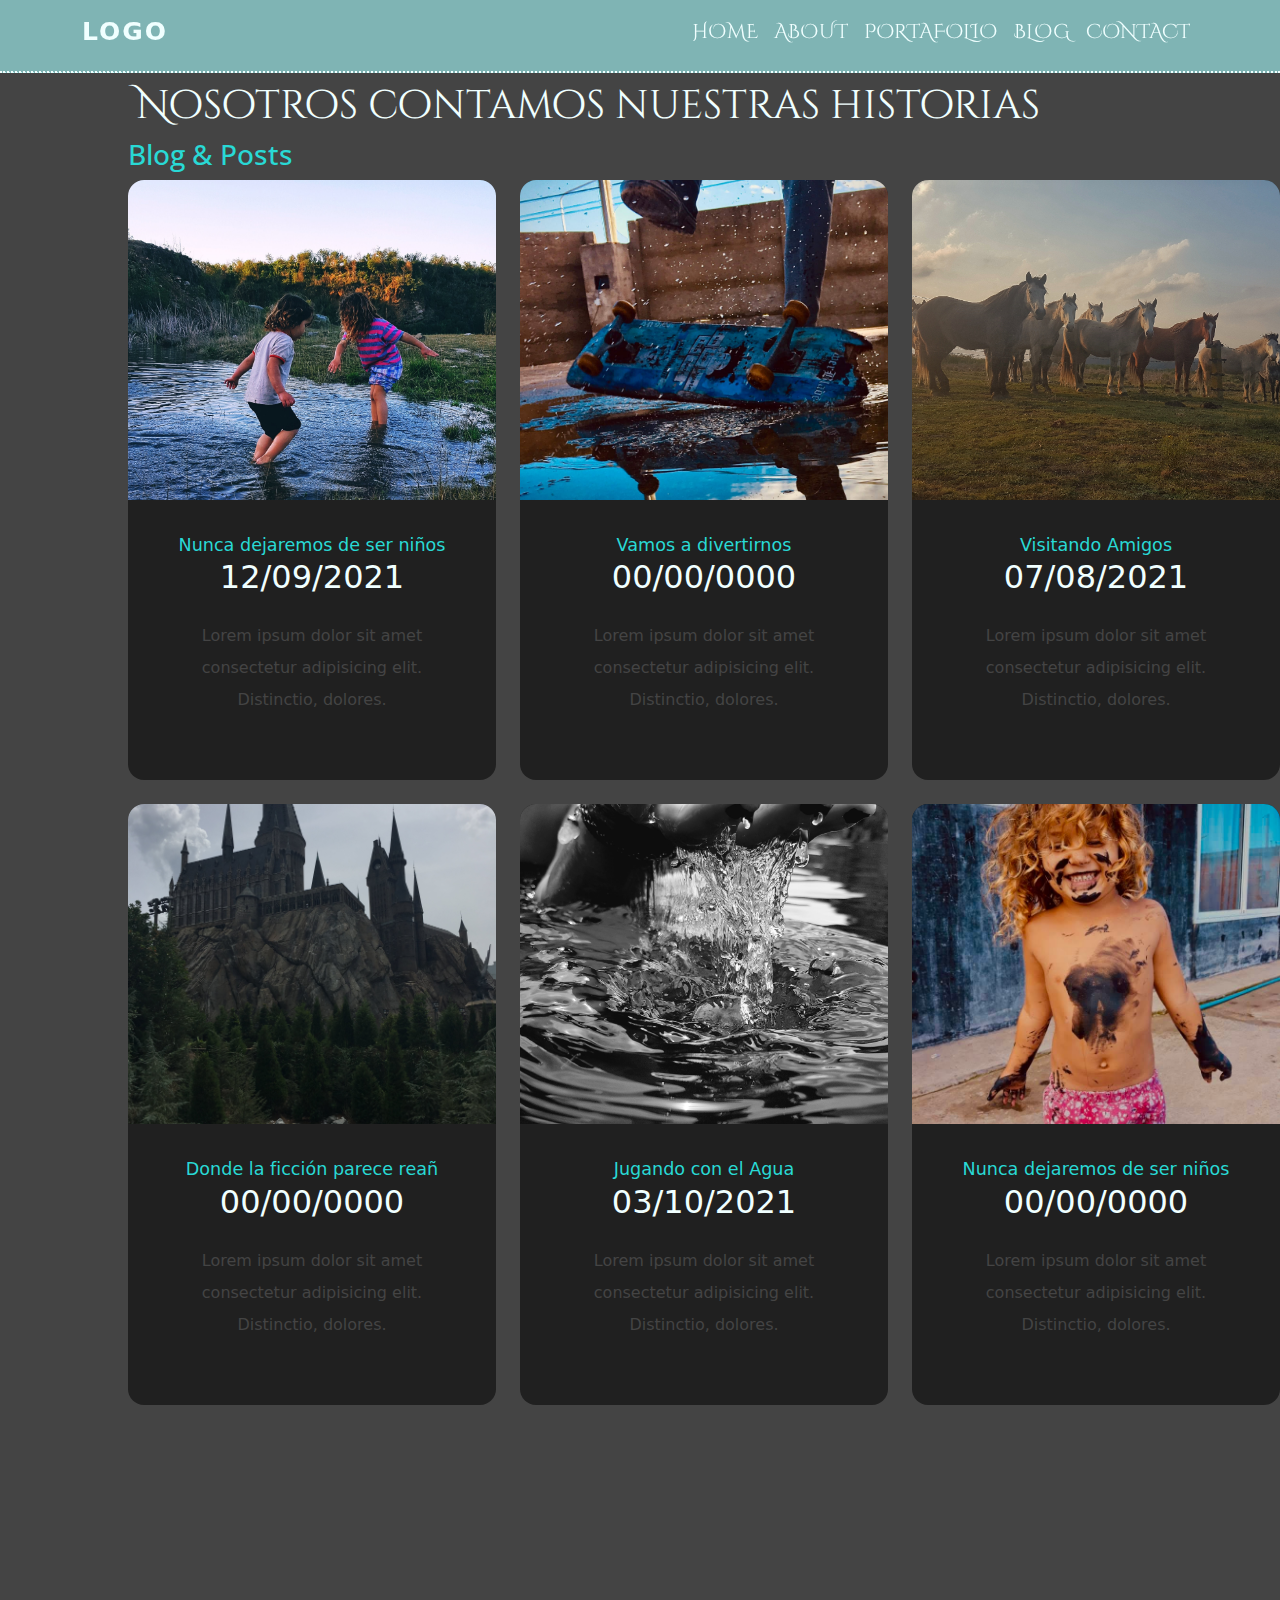
==== commit 4a75c1c0: "casi.listo" ====
--- a/pages/blog.html
+++ b/pages/blog.html
@@ -55,7 +55,7 @@
                     </div>
                     <div class="content">
                         <a href="#" class="link">Nunca dejaremos de ser niños</a>
-                        <h3>00/00/0000</h3>
+                        <h3>12/09/2021</h3>
                         <p>Lorem ipsum dolor sit amet consectetur adipisicing elit. Distinctio, dolores.</p>
                     </div>
                 </div>
@@ -64,7 +64,7 @@
                         <img src="../assets/img/IMG_3502.JPG" alt="Skeater" width="350px">
                     </div>
                     <div class="content">
-                        <a href="#" class="link">Nunca dejaremos de ser niños</a>
+                        <a href="#" class="link">Vamos a divertirnos</a>
                         <h3>00/00/0000</h3>
                         <p>Lorem ipsum dolor sit amet consectetur adipisicing elit. Distinctio, dolores.</p>
                     </div>
@@ -74,8 +74,8 @@
                         <img src="../assets/img/20210807_164624-01.jpeg" alt="Siete Caballos" width="350px">
                     </div>
                     <div class="content">
-                        <a href="#" class="link">Nunca dejaremos de ser niños</a>
-                        <h3>00/00/0000</h3>
+                        <a href="#" class="link">Visitando Amigos</a>
+                        <h3>07/08/2021</h3>
                         <p>Lorem ipsum dolor sit amet consectetur adipisicing elit. Distinctio, dolores.</p>
                     </div>
                 </div>
@@ -84,7 +84,7 @@
                         <img src="../assets/img/IMG_0078.JPG" alt="Hogwarts" width="350px">
                     </div>
                     <div class="content">
-                        <a href="#" class="link">Nunca dejaremos de ser niños</a>
+                        <a href="#" class="link">Donde la ficción parece reañ</a>
                         <h3>00/00/0000</h3>
                         <p>Lorem ipsum dolor sit amet consectetur adipisicing elit. Distinctio, dolores.</p>
                     </div>
@@ -94,8 +94,8 @@
                         <img src="../assets/img/20210103_142801.jpg" alt="Mano en el Agua" width="250px">
                     </div>
                     <div class="content">
-                        <a href="#" class="link">Nunca dejaremos de ser niños</a>
-                        <h3>00/00/0000</h3>
+                        <a href="#" class="link">Jugando con el Agua</a>
+                        <h3>03/10/2021</h3>
                         <p>Lorem ipsum dolor sit amet consectetur adipisicing elit. Distinctio, dolores.</p>
                     </div>
                 </div>
--- a/css/style.css
+++ b/css/style.css
@@ -58,7 +58,6 @@
   color: azure !important;
 }
 
-/*Sub NavBar del Portafolio*/
 .navbar-nav {
   text-align: center;
 }
@@ -81,7 +80,7 @@
   height: 100vh;
 }
 
-@media only screen and (max-width: 600px) {
+@media only screen and (max-width: 1000px) {
   .navbar-nav.ms-auto {
     background: rgba(0, 0, 0, 0.5);
   }
@@ -93,18 +92,29 @@
     background: azure;
   }
 }
+@media only screen and (max-width: 768px) {
+  .navbar-nav.ms-auto {
+    background: rgba(0, 0, 0, 0.5);
+  }
+
+  .navbar-toggler {
+    padding: 1px 5px;
+    font-size: 18px;
+    line-height: 0.3;
+    background: azure;
+  }
+}
 .homegrid {
   display: grid;
   height: 200vh;
   width: 100vw;
   background: #444444;
-  grid-template-rows: 5% 85% 5%;
+  grid-template-rows: 5% 96.5% 5%;
   grid-template-areas: "header" "section" "footer";
 }
 
 header {
   grid-area: header;
-  background-color: transparent;
 }
 
 section {
@@ -135,7 +145,7 @@
 }
 
 /*Section*/
-/*Sub NavBar*/
+/*Sub NavBar del Portafolio*/
 .subnav {
   display: flex;
   flex-direction: row;
@@ -160,6 +170,14 @@
   background-color: #9d8cff8e;
 }
 
+@media screen and (max-width: 1200px) {
+  .btn:hover,
+.btn:active {
+    letter-spacing: 2px;
+    color: #080808;
+    background-color: #9d8cff8e;
+  }
+}
 /* About section*/
 .about {
   display: flex;
@@ -248,12 +266,12 @@
     margin-top: 325px;
   }
   .about .about__p1 h3 {
-    font-size: 30px;
+    font-size: 35px;
   }
   .about .about__p1 p {
     width: 699px;
     margin-left: 30px;
-    font-size: 20px;
+    font-size: 25px;
   }
   .about .about__p2 {
     width: 100%;
@@ -262,12 +280,12 @@
     margin-left: inherit;
   }
   .about .about__p2 h3 {
-    font-size: 30px;
+    font-size: 35px;
   }
   .about .about__p2 p {
     width: 699px;
     margin-left: 30px;
-    font-size: 20px;
+    font-size: 25px;
   }
   .about .about__img2 img {
     float: left;
@@ -292,12 +310,12 @@
     margin-top: 325px;
   }
   .about .about__p1 h3 {
-    font-size: 30px;
+    font-size: 35px;
   }
   .about .about__p1 p {
     width: 408px;
     margin-left: 27px;
-    font-size: 20px;
+    font-size: 23px;
   }
   .about .about__p2 {
     width: 450px;
@@ -306,12 +324,12 @@
     margin-left: inherit;
   }
   .about .about__p2 h3 {
-    font-size: 30px;
+    font-size: 35px;
   }
   .about .about__p2 p {
     width: 408px;
     margin-left: 27px;
-    font-size: 20px;
+    font-size: 23px;
   }
   .about .about__img2 img {
     float: left;
@@ -347,12 +365,24 @@
   filter: grayscale(0) brightness(1);
 }
 
-@media only screen and (max-width: 800px) {
+@media only screen and (max-width: 1000px) {
   .row .column {
     flex: 50%;
   }
-}
-@media only screen and (max-width: 600px) {
+  .row .column img {
+    margin-top: 2%;
+    width: 100%;
+    height: 100%;
+    cursor: pointer;
+    filter: grayscale(0.5) brightness(0.7);
+    border-radius: 5px;
+    transition: 0.3s linear;
+  }
+  .row .column img:hover {
+    filter: grayscale(0) brightness(1);
+  }
+}
+@media only screen and (max-width: 768px) {
   .row .column {
     flex: 100%;
   }
@@ -401,7 +431,7 @@
 }
 .blogs .box-container .box .content h3 {
   font-size: 2rem;
-  color: white;
+  color: azure;
 }
 .blogs .box-container .box .content p {
   padding: 1rem 0;
@@ -428,11 +458,12 @@
   width: 300px;
   border-radius: 6px;
   box-shadow: 0px 4px 4px rgba(0, 0, 0, 0.25);
+  margin-top: 50px;
 }
 .izq-der .izquierda .description {
   position: absolute;
-  background-color: beige;
-  top: 350px;
+  background-color: #f5f5dc;
+  top: 400px;
   left: 400px;
   width: 374px;
   height: 200px;
@@ -451,21 +482,25 @@
   margin-left: 50px;
 }
 .izq-der .mapa {
-  background-color: beige;
-  width: 450px;
+  background-color: #f5f5dc;
+  width: 550px;
+  height: 500px;
+  margin-top: 50px;
 }
 .izq-der .mapa h2 {
   text-align: center;
   font-family: "Open Sans Condensed", sans-serif;
 }
 .izq-der .mapa iframe {
-  left: 20px;
+  width: 100%;
+  height: 100%;
 }
 
 /*Formulario*/
 .form {
   background: linear-gradient(#7fffd4, #00ced1, #7b68ee);
-  width: 400px;
+  width: 100%;
+  height: 500px;
   margin-top: 100px;
   text-align: center;
 }
@@ -493,6 +528,7 @@
   background-color: #7c68ee8e;
   border-radius: 2px;
   margin: 10px;
+  box-shadow: 0px 4px 4px rgba(0, 0, 0, 0.25);
 }
 .form .formulario__enviar input {
   background-color: #242323;
@@ -500,6 +536,11 @@
   border: none;
   text-transform: uppercase;
   cursor: pointer;
+  border-radius: 4px;
+  box-shadow: 0px 4px 4px rgba(0, 0, 0, 0.25);
+}
+.form .formulario__enviar input:hover {
+  background-color: #29d9d5;
 }
 .form .formulario__comment {
   border: 3px solid #332a80;
@@ -509,6 +550,7 @@
   box-sizing: border-box;
   background-color: #555;
   color: azure;
+  width: 90%;
 }
 
 @media only screen and (max-width: 900px) {
@@ -542,6 +584,7 @@
 
   .form {
     width: 100%;
+    margin-top: 0;
   }
 }
 @media only screen and (max-width: 768px) {
@@ -622,8 +665,8 @@
 @media screen and (max-width: 768px) {
   .pie__descrpcion {
     transform: rotate(0deg);
-    bottom: -750px;
-    left: 0;
+    bottom: -920px;
+    left: -10px;
   }
 }
 .instagram {
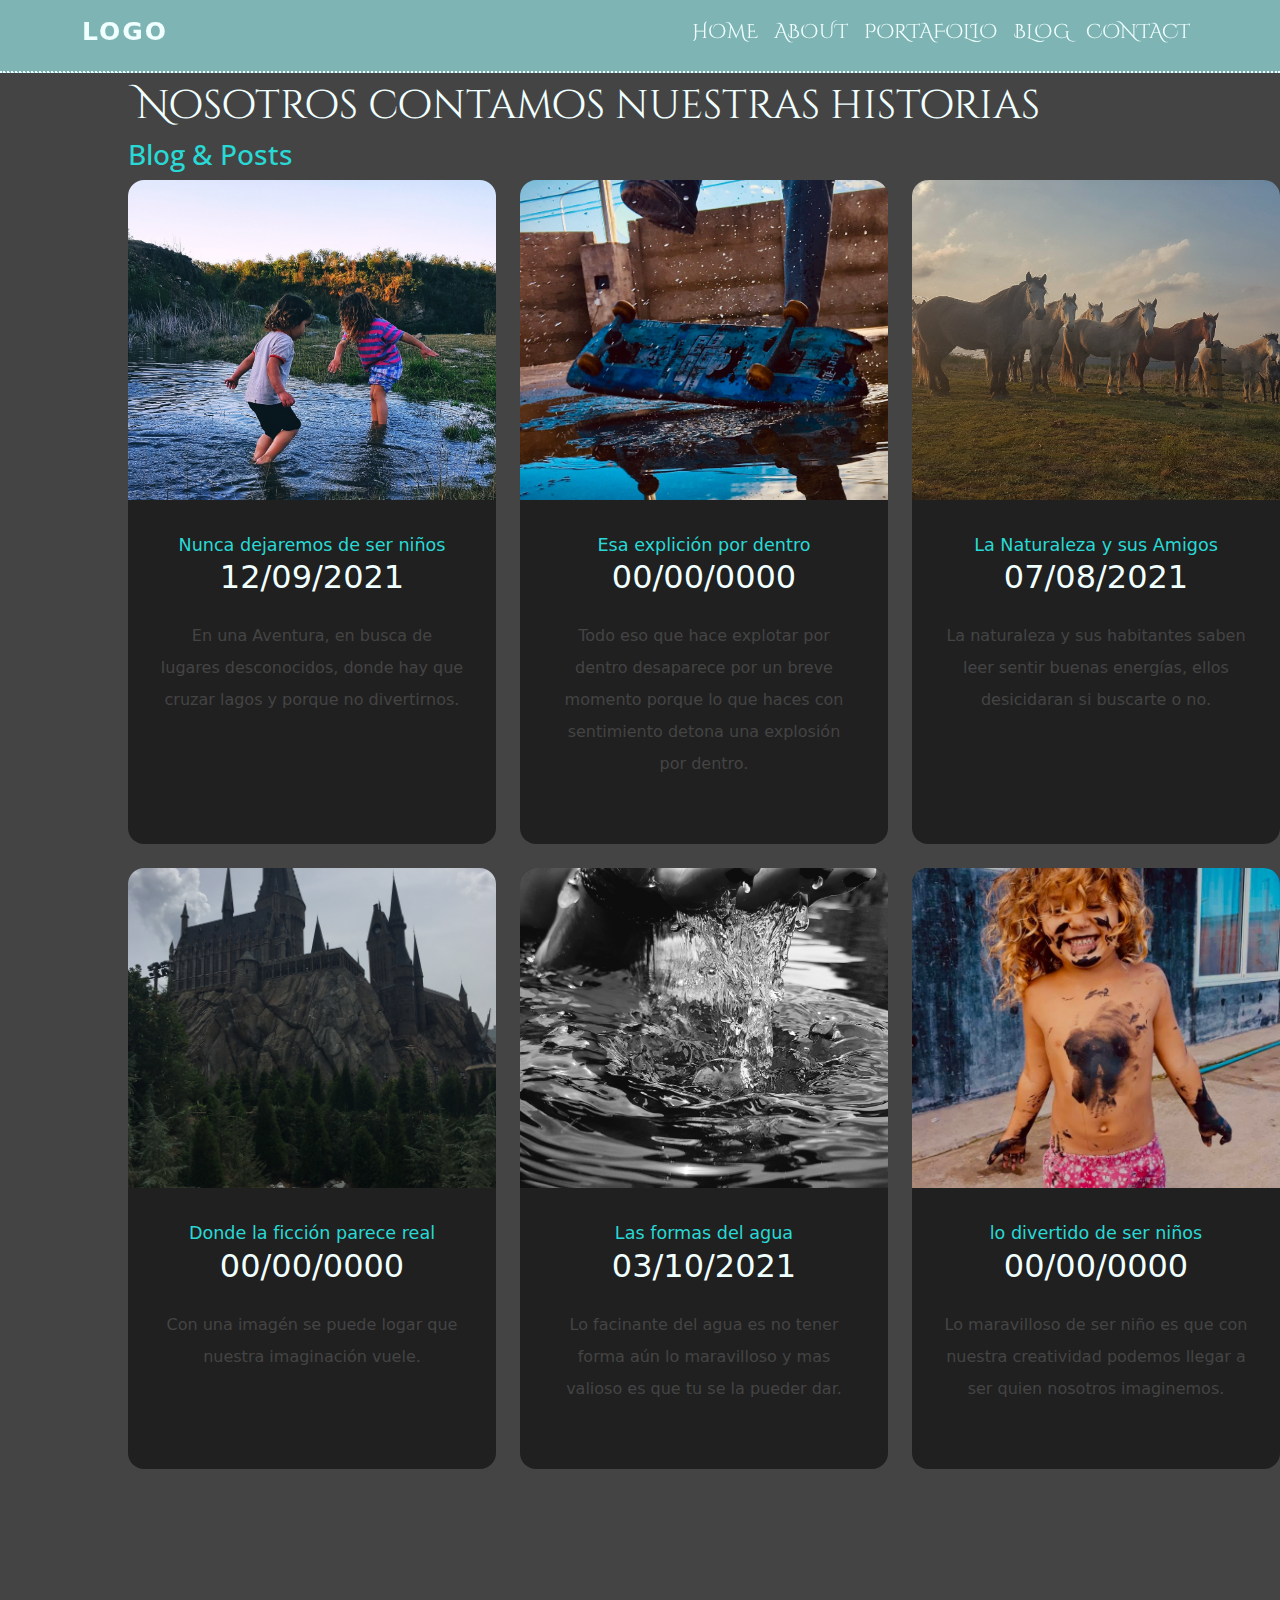
==== commit bc86a4c0: "mejorando.cosas" ====
--- a/pages/blog.html
+++ b/pages/blog.html
@@ -56,7 +56,7 @@
                     <div class="content">
                         <a href="#" class="link">Nunca dejaremos de ser niños</a>
                         <h3>12/09/2021</h3>
-                        <p>Lorem ipsum dolor sit amet consectetur adipisicing elit. Distinctio, dolores.</p>
+                        <p>En una Aventura, en busca de lugares desconocidos, donde hay que cruzar lagos y porque no divertirnos.</p>
                     </div>
                 </div>
                 <div class="box">
@@ -64,9 +64,9 @@
                         <img src="../assets/img/IMG_3502.JPG" alt="Skeater" width="350px">
                     </div>
                     <div class="content">
-                        <a href="#" class="link">Vamos a divertirnos</a>
+                        <a href="#" class="link">Esa explición por dentro</a>
                         <h3>00/00/0000</h3>
-                        <p>Lorem ipsum dolor sit amet consectetur adipisicing elit. Distinctio, dolores.</p>
+                        <p>Todo eso que hace explotar por dentro desaparece por un breve momento porque lo que haces con sentimiento detona una explosión por dentro.</p>
                     </div>
                 </div>
                 <div class="box">
@@ -74,9 +74,9 @@
                         <img src="../assets/img/20210807_164624-01.jpeg" alt="Siete Caballos" width="350px">
                     </div>
                     <div class="content">
-                        <a href="#" class="link">Visitando Amigos</a>
+                        <a href="#" class="link">La Naturaleza y sus  Amigos</a>
                         <h3>07/08/2021</h3>
-                        <p>Lorem ipsum dolor sit amet consectetur adipisicing elit. Distinctio, dolores.</p>
+                        <p>La naturaleza y sus habitantes saben leer sentir buenas energías, ellos desicidaran si buscarte o no.</p>
                     </div>
                 </div>
                 <div class="box">
@@ -84,9 +84,9 @@
                         <img src="../assets/img/IMG_0078.JPG" alt="Hogwarts" width="350px">
                     </div>
                     <div class="content">
-                        <a href="#" class="link">Donde la ficción parece reañ</a>
+                        <a href="#" class="link">Donde la ficción parece real</a>
                         <h3>00/00/0000</h3>
-                        <p>Lorem ipsum dolor sit amet consectetur adipisicing elit. Distinctio, dolores.</p>
+                        <p>Con una imagén se puede logar que nuestra imaginación vuele.</p>
                     </div>
                 </div>
                 <div class="box">
@@ -94,9 +94,9 @@
                         <img src="../assets/img/20210103_142801.jpg" alt="Mano en el Agua" width="250px">
                     </div>
                     <div class="content">
-                        <a href="#" class="link">Jugando con el Agua</a>
+                        <a href="#" class="link">Las formas del agua</a>
                         <h3>03/10/2021</h3>
-                        <p>Lorem ipsum dolor sit amet consectetur adipisicing elit. Distinctio, dolores.</p>
+                        <p>Lo facinante del agua es no tener forma aún lo maravilloso y mas valioso es que tu se la pueder dar.</p>
                     </div>
                 </div>
                 <div class="box">
@@ -104,9 +104,9 @@
                         <img src="../assets/img/06a80fd9-f634-4b14-a877-7007073db049.jpg" alt="Nena Sonriendo" width="250px">
                     </div>
                     <div class="content">
-                        <a href="#" class="link">Nunca dejaremos de ser niños</a>
+                        <a href="#" class="link">lo divertido de ser niños</a>
                         <h3>00/00/0000</h3>
-                        <p>Lorem ipsum dolor sit amet consectetur adipisicing elit. Distinctio, dolores.</p>
+                        <p>Lo maravilloso de ser niño es que con nuestra creatividad podemos llegar a ser quien nosotros imaginemos.</p>
                     </div>
                 </div>
 
--- a/css/style.css
+++ b/css/style.css
@@ -179,163 +179,93 @@
   }
 }
 /* About section*/
-.about {
-  display: flex;
-  flex-direction: row;
-  flex-wrap: wrap;
-}
-.about .about__img1 {
-  height: 200px;
-}
-.about .about__img1 img {
-  width: 370px;
-  border-radius: 6px;
-  margin-top: 30px;
+.section__about {
+  margin-top: 70px;
+  padding-top: 50px;
+  background-color: #f5f5dc;
+  border-radius: 10px;
+}
+.section__about .section-title .section_subtitle {
+  margin-bottom: 7px;
+  padding-left: 7px;
+  font-size: 16px;
+  line-height: 1;
+  text-transform: uppercase;
+  color: #aaaaaa;
+  border-left: 3px solid #bfa67a;
+  font-size: 700;
+}
+.section__about .section-title .section_subtitle .section_main_title {
+  margin-top: 0;
+  margin-bottom: 37px;
+  font-size: 30px;
+  line-height: 1.27;
+  font-weight: 300;
+}
+.section__about .section-title .section_subtitle .section_main_title strong {
+  font-weight: 600;
+}
+.section__about .home-button .btn-color-background {
+  -moz-user-select: none;
+  background: linear-gradient(#7fffd4, #00ced1, #7b68ee);
   box-shadow: 0px 4px 4px rgba(0, 0, 0, 0.25);
-}
-.about .about__p1 {
-  display: flex;
-  flex-direction: column;
-  background-color: #f5f5dc;
-  float: right;
-  margin-top: 250px;
-  width: 484px;
-  height: 384px;
-  -moz-border-radius: 50%;
-  -webkit-border-radius: 50%;
-  border-radius: 50%;
-  box-shadow: 0px 4px 4px rgba(0, 0, 0, 0.25);
-}
-.about .about__p1 h3 {
+  border-radius: 2px;
+  cursor: pointer;
+  display: inline-block;
+  font-size: 20px;
+  margin-bottom: 0;
+  padding: 12px 48px;
   text-align: center;
-  margin-top: 70px;
-  font-family: "Cinzel Decorative", cursive;
-  font-size: 35px;
-}
-.about .about__p1 p {
-  text-align: center;
-  width: 400px;
-  font-family: "Open Sans Condensed", sans-serif;
-  margin-left: 40px;
-  font-size: 18px;
-}
-.about .about__img2 img {
-  width: 600px;
-  border-radius: 6px;
-  float: right;
-  margin-left: 50px;
-  box-shadow: 0px 4px 4px rgba(0, 0, 0, 0.25);
-  margin-top: -600px;
-}
-.about .about__p2 {
-  background-color: #f5f5dc;
-  width: 384px;
-  height: 384px;
-  -moz-border-radius: 50%;
-  -webkit-border-radius: 50%;
-  border-radius: 50%;
-  box-shadow: 0px 4px 4px rgba(0, 0, 0, 0.25);
-  margin-left: 100px;
-  margin-top: -600px;
-}
-.about .about__p2 h3 {
-  text-align: center;
-  margin-top: 50px;
-  font-family: "Cinzel Decorative", cursive;
-  font-size: 35px;
-}
-.about .about__p2 p {
-  text-align: center;
-  width: 300px;
-  font-family: "Open Sans Condensed", sans-serif;
-  margin-left: 40px;
-  font-size: 18px;
-}
-
-@media screen and (max-width: 1200px) {
-  .about {
+  color: #222;
+  text-decoration: none;
+  text-transform: uppercase;
+  transition: all 0.5s ease 0s;
+  vertical-align: middle;
+}
+.section__about .home-button .btn-color-background:hover {
+  text-decoration: none;
+  color: #29d9d5;
+  background: #222;
+}
+
+.imagen__opacity {
+  margin-left: 15px;
+}
+.imagen__opacity .about-box {
+  -webkit-box-shadow: 0 0 0 10px #000000 inset;
+  box-shadow: 0 0 0 10px #000000 inset;
+  margin-right: 0;
+  position: relative;
+  display: block;
+  border-radius: 10px;
+}
+.imagen__opacity .about-box .imagen__about {
+  transform: translateY(30px) translateX(-30px);
+  -webkit-transform: translateY(30px) translateX(-30px);
+  width: 100%;
+  z-index: 1;
+  border-radius: 10px;
+}
+
+@media screen and (max-width: 1000px) {
+  .bloque {
     display: flex;
     flex-direction: column;
   }
-  .about .about__img1 img {
-    margin-left: 40px;
-  }
-  .about .about__p1 {
+  .bloque .section__about {
     width: 100%;
-    border-radius: 20%;
-    margin-top: 325px;
-  }
-  .about .about__p1 h3 {
-    font-size: 35px;
-  }
-  .about .about__p1 p {
-    width: 699px;
-    margin-left: 30px;
-    font-size: 25px;
-  }
-  .about .about__p2 {
+  }
+  .bloque .imagen__opacity {
     width: 100%;
-    border-radius: 20%;
-    margin-top: 15px;
-    margin-left: inherit;
-  }
-  .about .about__p2 h3 {
-    font-size: 35px;
-  }
-  .about .about__p2 p {
-    width: 699px;
-    margin-left: 30px;
-    font-size: 25px;
-  }
-  .about .about__img2 img {
-    float: left;
-    margin-left: 0;
-    margin-top: -20px;
-    border-radius: 0;
-    width: 800px;
-  }
-}
-@media screen and (max-width: 768px) {
-  .about {
+  }
+}
+@media screen and (max-width: 900px) {
+  .bloque {
     display: flex;
     flex-direction: column;
-    flex-wrap: nowrap;
-  }
-  .about .about__img1 img {
-    margin-left: 40px;
-  }
-  .about .about__p1 {
-    width: 450px;
-    border-radius: 20%;
-    margin-top: 325px;
-  }
-  .about .about__p1 h3 {
-    font-size: 35px;
-  }
-  .about .about__p1 p {
-    width: 408px;
-    margin-left: 27px;
-    font-size: 23px;
-  }
-  .about .about__p2 {
-    width: 450px;
-    border-radius: 20%;
-    margin-top: 15px;
-    margin-left: inherit;
-  }
-  .about .about__p2 h3 {
-    font-size: 35px;
-  }
-  .about .about__p2 p {
-    width: 408px;
-    margin-left: 27px;
-    font-size: 23px;
-  }
-  .about .about__img2 img {
-    float: left;
-    margin: 0;
-    border-radius: 0;
-    width: 450px;
+  }
+  .bloque .imagen__opacity {
+    width: 100%;
   }
 }
 /*Portafolio Galeria*/
@@ -446,184 +376,67 @@
 }
 
 /*Contacto*/
-.izq-der {
-  display: flex;
-  flex-direction: row;
-  flex-wrap: wrap;
-}
-.izq-der .izquierda {
+.contact {
+  margin: 0;
+  position: relative;
+  min-height: 100vh;
+  padding: 50px 100px;
+  display: flex;
+  justify-content: center;
+  align-items: center;
+  flex-direction: column;
+  background-image: url(../assets/img/pexels-aron-visuals-1686451.jpg);
+  background-size: cover;
+}
+.contact .content {
+  max-width: 800px;
+  text-align: center;
+}
+.contact .content h2 {
+  font-size: 36px;
+  font-weight: 500;
+  color: azure;
+}
+.contact .content p {
+  font-weight: 300;
+  color: azure;
+}
+.contact .container {
+  width: 100%;
+  display: flex;
+  justify-content: center;
+  align-items: center;
+  margin-top: 30px;
+}
+.contact .container .contactInfo {
   width: 50%;
-}
-.izq-der .izquierda img {
-  width: 300px;
-  border-radius: 6px;
-  box-shadow: 0px 4px 4px rgba(0, 0, 0, 0.25);
-  margin-top: 50px;
-}
-.izq-der .izquierda .description {
-  position: absolute;
-  background-color: #f5f5dc;
-  top: 400px;
-  left: 400px;
-  width: 374px;
-  height: 200px;
-  -moz-border-radius: 50%;
-  -webkit-border-radius: 50%;
+  display: flex;
+  flex-direction: column;
+}
+.contact .container .contactInfo .box {
+  position: relative;
+  padding: 20px 0;
+  display: flex;
+}
+.contact .container .contactInfo .box .icon {
+  min-width: 60px;
+  height: 60px;
+  background: #29d9d5;
+  display: flex;
+  justify-content: center;
+  align-items: center;
   border-radius: 50%;
-  box-shadow: 0px 4px 4px rgba(0, 0, 0, 0.25);
-}
-.izq-der .izquierda .description p {
-  width: 300px;
-  height: 100px;
-  font-family: "Open Sans Condensed", sans-serif;
-  font-size: 20px;
-  text-align: center;
-  margin-top: 60px;
-  margin-left: 50px;
-}
-.izq-der .mapa {
-  background-color: #f5f5dc;
-  width: 550px;
-  height: 500px;
-  margin-top: 50px;
-}
-.izq-der .mapa h2 {
-  text-align: center;
-  font-family: "Open Sans Condensed", sans-serif;
-}
-.izq-der .mapa iframe {
-  width: 100%;
-  height: 100%;
-}
-
-/*Formulario*/
-.form {
-  background: linear-gradient(#7fffd4, #00ced1, #7b68ee);
-  width: 100%;
-  height: 500px;
-  margin-top: 100px;
-  text-align: center;
-}
-.form h2 {
-  font-family: "Open Sans Condensed", sans-serif;
-}
-.form form {
-  display: block;
-}
-.form .completar input {
-  width: 90%;
-  padding: 10px 0;
-  color: #3a3a3a;
-  border: none;
-  border-bottom: 1px solid #fff;
-  margin-bottom: 30px;
-  background: transparent;
-}
-.form input:focus {
-  border: 3px solid #555;
-}
-.form label {
-  font-family: "Open Sans Condensed", sans-serif;
-  font-size: 20px;
-  background-color: #7c68ee8e;
-  border-radius: 2px;
-  margin: 10px;
-  box-shadow: 0px 4px 4px rgba(0, 0, 0, 0.25);
-}
-.form .formulario__enviar input {
-  background-color: #242323;
-  color: white;
-  border: none;
-  text-transform: uppercase;
-  cursor: pointer;
-  border-radius: 4px;
-  box-shadow: 0px 4px 4px rgba(0, 0, 0, 0.25);
-}
-.form .formulario__enviar input:hover {
-  background-color: #29d9d5;
-}
-.form .formulario__comment {
-  border: 3px solid #332a80;
-  border-radius: 4px;
-  padding: 10px 20px;
-  margin: 8px 0;
-  box-sizing: border-box;
-  background-color: #555;
-  color: azure;
-  width: 90%;
-}
-
-@media only screen and (max-width: 900px) {
-  .izq-der {
-    display: flex;
-    flex-direction: column;
-    -webkit-box-pack: start;
-    justify-content: flex-start;
-    -webkit-box-orient: vertical;
-    -webkit-box-direction: normal;
-  }
-  .izq-der .izquierda img {
-    margin-left: 20px;
-    margin-top: 10px;
-  }
-  .izq-der .izquierda .description {
-    position: absolute;
-    left: 100;
-    top: 400px;
-    width: 374px;
-    height: 300px;
-  }
-  .izq-der .izquierda .description p {
-    font-size: 35px;
-  }
-  .izq-der .derecha .mapa {
-    margin-top: 70px;
-    margin-left: 0;
-    width: 100%;
-  }
-
-  .form {
-    width: 100%;
-    margin-top: 0;
-  }
-}
-@media only screen and (max-width: 768px) {
-  .izq-der {
-    display: flex;
-    flex-direction: column;
-    -webkit-box-pack: start;
-    justify-content: flex-start;
-    -webkit-box-orient: vertical;
-    -webkit-box-direction: normal;
-  }
-  .izq-der .izquierda img {
-    margin-left: 20px;
-    margin-top: 20px;
-  }
-  .izq-der .izquierda .description {
-    position: absolute;
-    left: 0;
-    top: 450px;
-    width: 374px;
-    height: 200px;
-  }
-  .izq-der .izquierda .description p {
-    font-size: 25px;
-  }
-  .izq-der .derecha .mapa {
-    margin-top: 70px;
-    margin-left: 0;
-    width: 100%;
-  }
-  .izq-der .derecha .mapa iframe {
-    width: 100%;
-  }
-
-  .form {
-    width: 100%;
-    margin-top: auto;
-  }
-}
+  font-size: 22px;
+}
+.contact .container .contactInfo .box .text {
+  display: flex;
+  margin-left: 20px;
+  font-size: 16px;
+  color: azure;
+  flex-direction: column;
+  font-weight: 300;
+}
+
 /*Footer*/
 .pie-de-pag {
   border-top: 1px dotted azure;
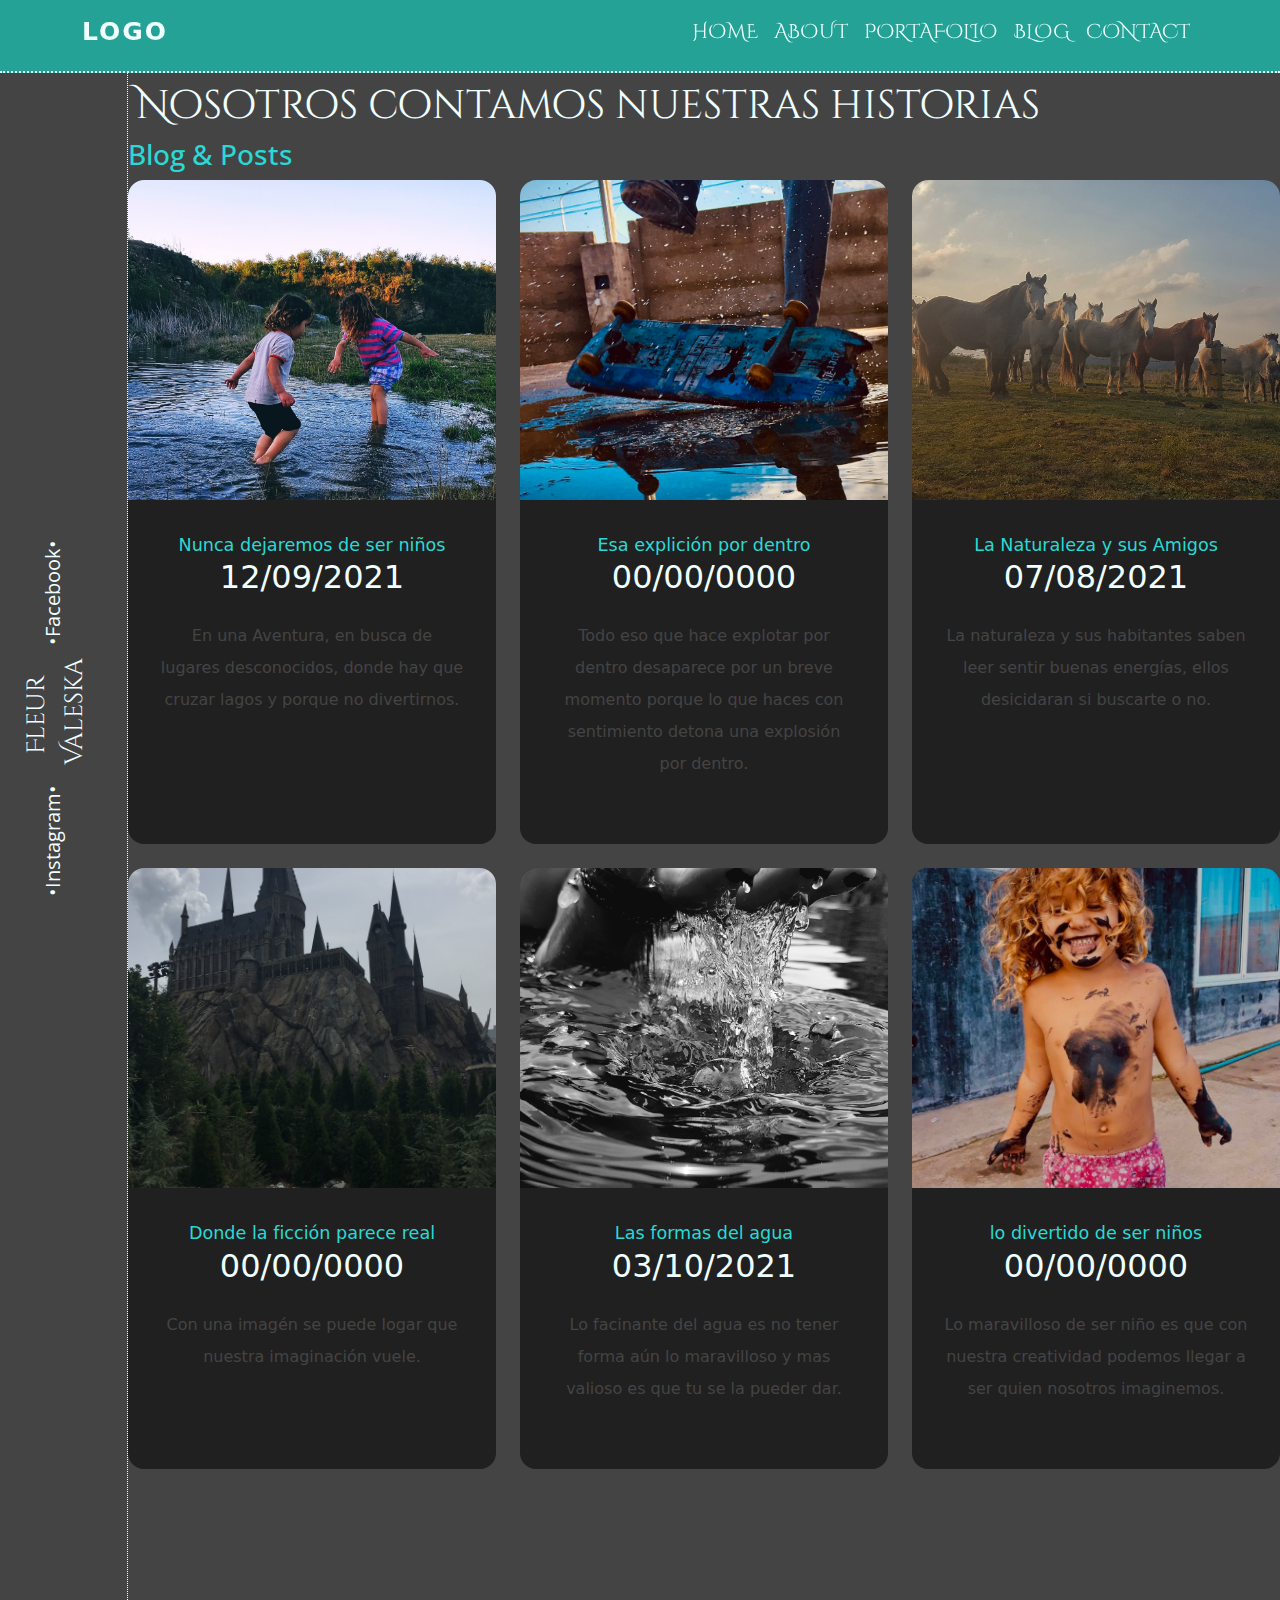
==== commit 9479bce3: "terminado" ====
--- a/pages/blog.html
+++ b/pages/blog.html
@@ -113,15 +113,15 @@
             </div>
         </section>
         <footer class="pie-de-pag">
-            <div class="pie__descrpcion">
+            <div class="pie__descripcion">
                 <div class="instagram">
-                    <p>•Instagram•</p>
+                    <a href="">•Instagram•</a>
                 </div>
                 <div class="copyright">
                     <p>Fleur Valeska</p>
                 </div>
                 <div class="facebook">
-                    <p>•Facebook•</p>
+                    <a href="">•Facebook•</a>
                 </div>
             </div>
         </footer>
--- a/css/style.css
+++ b/css/style.css
@@ -70,10 +70,14 @@
 .nav-link:hover {
   letter-spacing: 2px;
   color: #29d9d5;
+  background-color: #222;
+  border-radius: 10px;
+  text-transform: uppercase;
+  transition: all 0.5s ease 0s;
 }
 
 .cambiar-color {
-  background-color: rgba(161, 244, 244, 0.64);
+  background-color: rgba(26, 196, 180, 0.74);
 }
 
 .w-100 {
@@ -83,6 +87,14 @@
 @media only screen and (max-width: 1000px) {
   .navbar-nav.ms-auto {
     background: rgba(0, 0, 0, 0.5);
+    box-shadow: 0px 4px 4px rgba(0, 0, 0, 0.25);
+    border-radius: 10px;
+  }
+  .navbar-nav.ms-auto .nav-link:hover {
+    letter-spacing: 2px;
+    color: #29d9d5;
+    background-color: #222;
+    border-radius: 10px;
   }
 
   .navbar-toggler {
@@ -95,6 +107,14 @@
 @media only screen and (max-width: 768px) {
   .navbar-nav.ms-auto {
     background: rgba(0, 0, 0, 0.5);
+    box-shadow: 0px 4px 4px rgba(0, 0, 0, 0.25);
+    border-radius: 10px;
+  }
+  .navbar-nav.ms-auto .nav-link:hover {
+    letter-spacing: 2px;
+    color: #29d9d5;
+    background-color: #222;
+    border-radius: 10px;
   }
 
   .navbar-toggler {
@@ -109,7 +129,7 @@
   height: 200vh;
   width: 100vw;
   background: #444444;
-  grid-template-rows: 5% 96.5% 5%;
+  grid-template-rows: 5% 95% 5%;
   grid-template-areas: "header" "section" "footer";
 }
 
@@ -377,7 +397,7 @@
 
 /*Contacto*/
 .contact {
-  margin: 0;
+  margin-top: 0;
   position: relative;
   min-height: 100vh;
   padding: 50px 100px;
@@ -385,21 +405,23 @@
   justify-content: center;
   align-items: center;
   flex-direction: column;
-  background-image: url(../assets/img/pexels-aron-visuals-1686451.jpg);
+  background-image: url(../assets/img/pexels-matheus-bertelli-23769911.jpg);
   background-size: cover;
 }
 .contact .content {
   max-width: 800px;
   text-align: center;
+  margin-top: -200px;
 }
 .contact .content h2 {
-  font-size: 36px;
+  font-size: 100px;
   font-weight: 500;
   color: azure;
 }
 .contact .content p {
   font-weight: 300;
   color: azure;
+  font-size: 25px;
 }
 .contact .container {
   width: 100%;
@@ -428,6 +450,10 @@
   border-radius: 50%;
   font-size: 22px;
 }
+.contact .container .contactInfo .box .icon iframe {
+  width: 50px;
+  height: 50px;
+}
 .contact .container .contactInfo .box .text {
   display: flex;
   margin-left: 20px;
@@ -436,72 +462,180 @@
   flex-direction: column;
   font-weight: 300;
 }
-
+.contact .container .contactForm {
+  width: 50%;
+  padding: 40px;
+  background: azure;
+  box-shadow: 0px 4px 4px rgba(0, 0, 0, 0.25);
+}
+.contact .container .contactForm h2 {
+  font-size: 30px;
+  color: #222;
+  font-weight: 500;
+}
+.contact .container .contactForm .inputBox {
+  position: relative;
+  width: 100%;
+  margin-top: 10px;
+}
+.contact .container .contactForm .inputBox input {
+  width: 100%;
+  padding: 5px 0;
+  font-size: 16px;
+  margin: 10px 0;
+  border: none;
+  border-bottom: 2px solid #222;
+  outline: none;
+  resize: none;
+}
+.contact .container .contactForm .inputBox textarea {
+  width: 100%;
+  padding: 5px 0;
+  font-size: 16px;
+  margin: 10px 0;
+  border: none;
+  border-bottom: 2px solid #222;
+  outline: none;
+}
+.contact .container .contactForm .inputBox span {
+  position: absolute;
+  left: 0;
+  padding: 5px 0;
+  font-size: 16px;
+  margin: 10px 0;
+  pointer-events: none;
+  transition: 0.5s;
+  color: #666;
+}
+.contact .container .contactForm .inputBox input:focus ~ span,
+.contact .container .contactForm .inputBox input:valid ~ span {
+  color: #29d9d5;
+  font-size: 12px;
+  transform: translate(-20px);
+}
+.contact .container .contactForm .inputBox textarea:focus ~ span,
+.contact .container .contactForm .inputBox textarea:valid ~ span {
+  color: #29d9d5;
+  font-size: 12px;
+  transform: translate(-20px);
+}
+.contact .container .contactForm .inputBox input [type=submit] {
+  width: 100px;
+  background: #29d9d5;
+  color: azure;
+  border: none;
+  cursor: pointer;
+  padding: 10px;
+  font-size: 18px;
+}
+.contact .imagenContact {
+  width: 100%;
+  display: flex;
+  flex-direction: row;
+  margin-top: 30px;
+  margin-left: -20px;
+}
+.contact .imagenContact img {
+  width: 100%;
+  border-radius: 10px;
+  margin-left: 10px;
+  box-shadow: 0px 4px 4px rgba(0, 0, 0, 0.25);
+}
+
+@media screen and (max-width: 991px) {
+  .contact {
+    margin-top: 2px;
+  }
+  .contact .content {
+    margin-top: 200px;
+  }
+  .contact .content h2 {
+    font-size: 65px;
+    margin-top: -100px;
+    margin-bottom: 20px;
+  }
+  .contact .content p {
+    font-size: 17px;
+    margin-bottom: 70px;
+  }
+  .contact .container {
+    flex-direction: column;
+  }
+  .contact .container .contactInfo {
+    width: 100%;
+  }
+  .contact .container .contactInfo .box {
+    margin-top: -40px;
+  }
+  .contact .container .contactForm {
+    width: 100%;
+  }
+  .contact .imagenContact {
+    display: flex;
+    flex-direction: column;
+  }
+  .contact .imagenContact img {
+    margin-top: 10px;
+  }
+}
 /*Footer*/
 .pie-de-pag {
-  border-top: 1px dotted azure;
+  position: relative;
+  border-right: 1px dotted azure;
   background-color: #444444;
-}
-
-.pie__descrpcion {
+  width: 100%;
+}
+.pie-de-pag .pie__descripcion {
+  transform: rotate(-90deg);
   display: flex;
   flex-direction: row;
   justify-content: center;
   width: 100%;
-}
-
-@media screen and (min-width: 1200px) {
-  .pie__descrpcion {
-    transform: rotate(-90deg);
-    position: absolute;
-    bottom: 10px;
-    right: 1120px;
-    margin-right: 20px;
-    width: 500px;
-  }
-}
-@media screen and (max-width: 1200px) {
-  .pie__descrpcion {
-    transform: rotate(-90deg);
-    position: absolute;
-    bottom: 10px;
-    margin-right: 20px;
-    width: 500px;
-    left: -200px;
-  }
-
-  .pie-de-pag {
-    border-right: 2px dotted azure;
-    border-top: none;
-  }
-}
-@media screen and (max-width: 768px) {
-  .pie__descrpcion {
-    transform: rotate(0deg);
-    bottom: -920px;
-    left: -10px;
-  }
-}
-.instagram {
+  margin-top: 600px;
+}
+.pie-de-pag .pie__descripcion .instagram {
   font-family: "Open Sans Condensed", sans-serif;
   font-size: 20px;
-  color: azure;
   padding: 0 20px;
-}
-
-.copyright {
-  font-size: 20px;
+  margin-top: 20px;
+}
+.pie-de-pag .pie__descripcion .instagram a {
+  text-decoration: none;
+  color: azure;
+}
+.pie-de-pag .pie__descripcion .instagram a:hover {
+  color: #29d9d5;
+  background-color: #222;
+  border-radius: 10px;
+}
+.pie-de-pag .pie__descripcion .copyright {
+  font-size: 25px;
   color: azure;
   font-family: "Cinzel Decorative", cursive;
   width: 100px;
   text-align: center;
 }
-
-.facebook {
+.pie-de-pag .pie__descripcion .facebook {
   font-family: "Open Sans Condensed", sans-serif;
   font-size: 20px;
-  color: azure;
   padding: 0 20px;
+  margin-top: 20px;
+}
+.pie-de-pag .pie__descripcion .facebook a {
+  text-decoration: none;
+  color: azure;
+}
+.pie-de-pag .pie__descripcion .facebook a:hover {
+  color: #29d9d5;
+  background-color: #222;
+  border-radius: 10px;
+}
+
+@media screen and (max-width: 768px) {
+  .pie__descripcion {
+    transform: rotate(0deg) !important;
+    margin-top: 0 !important;
+  }
 }
 
 /*# sourceMappingURL=style.css.map */
